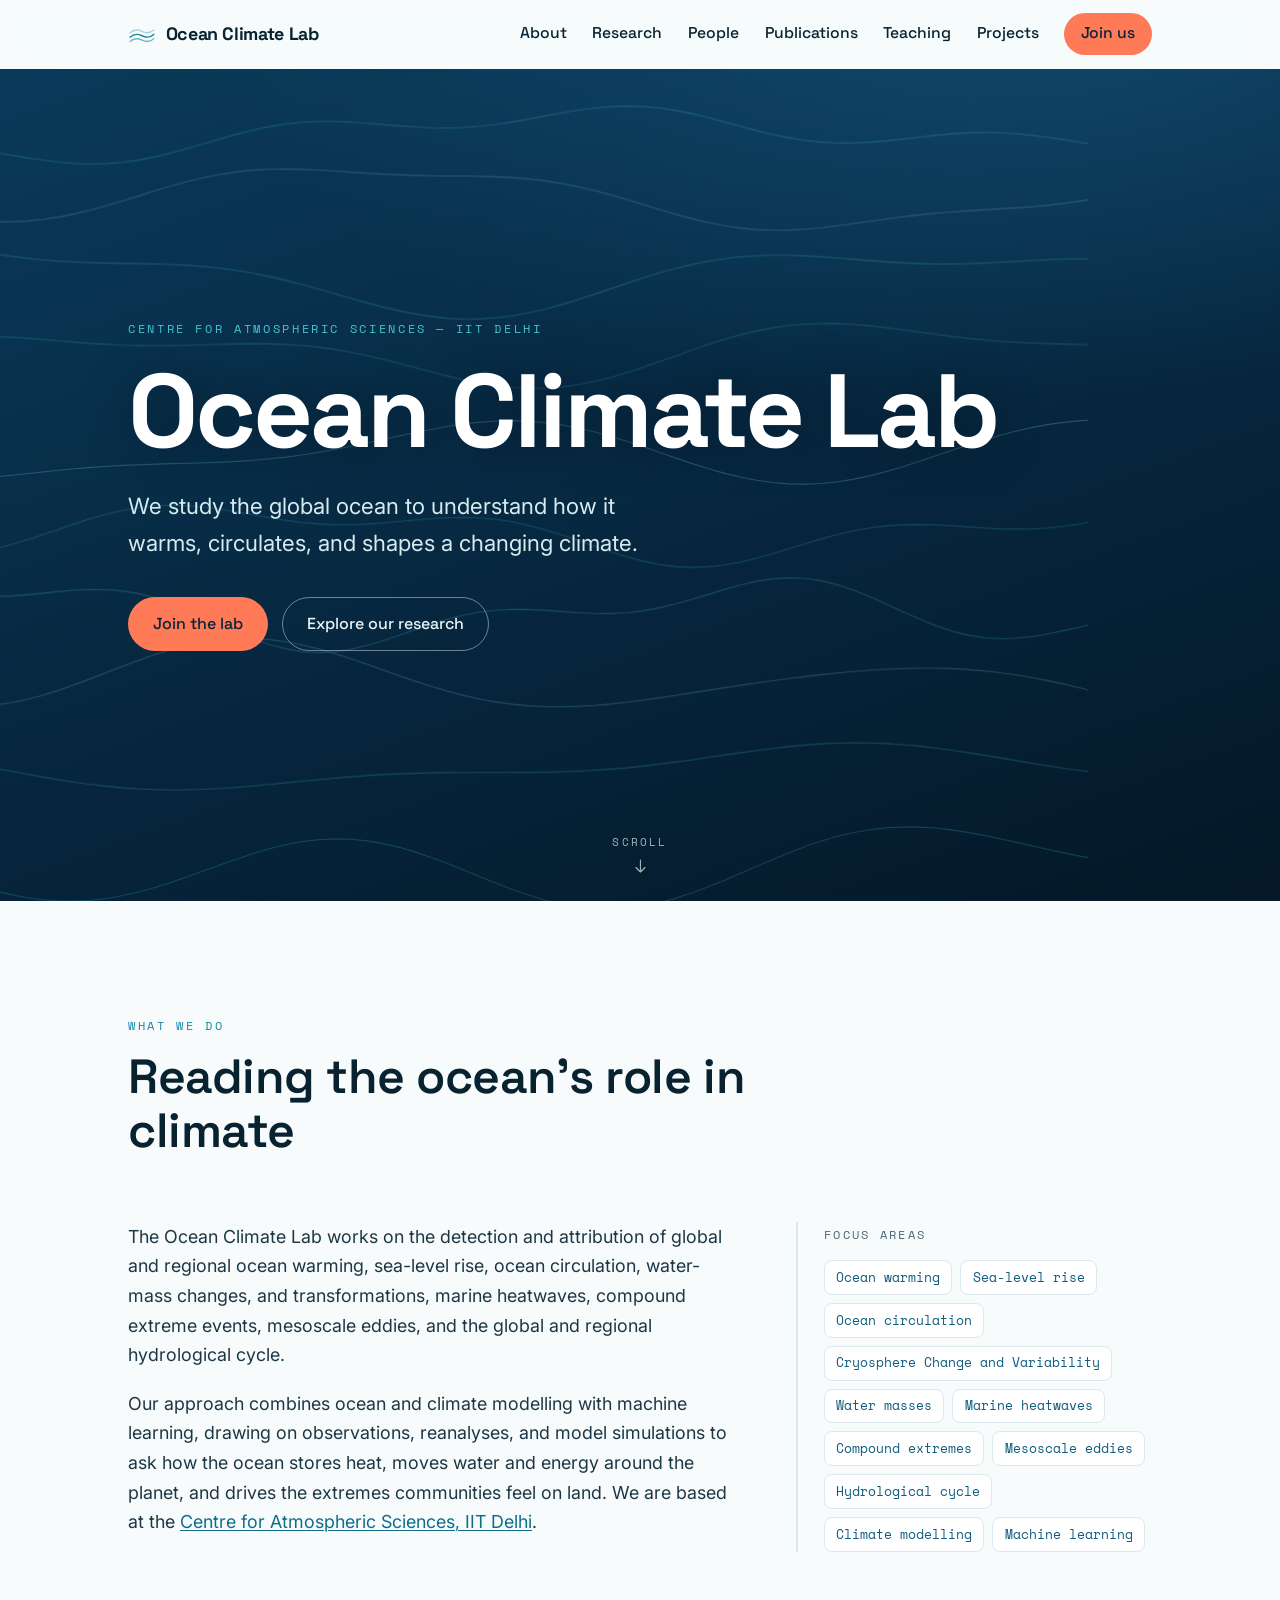
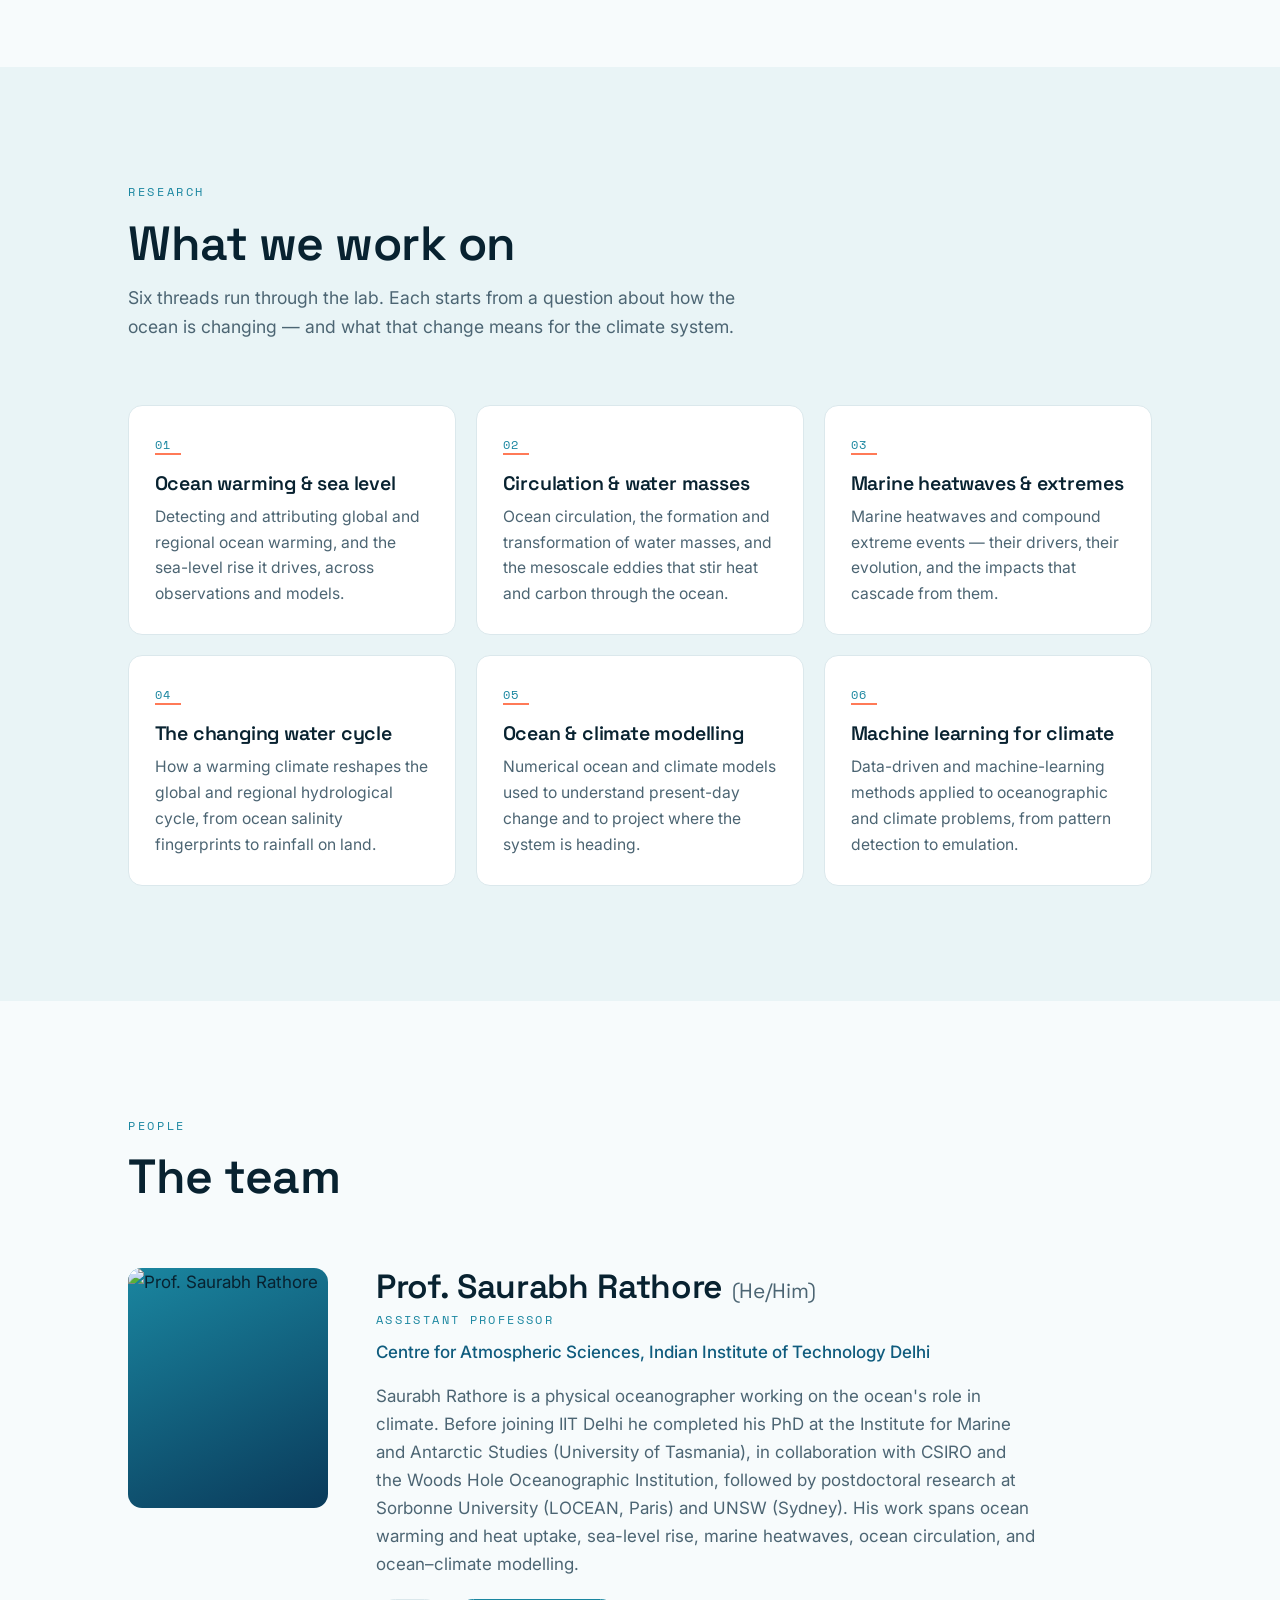
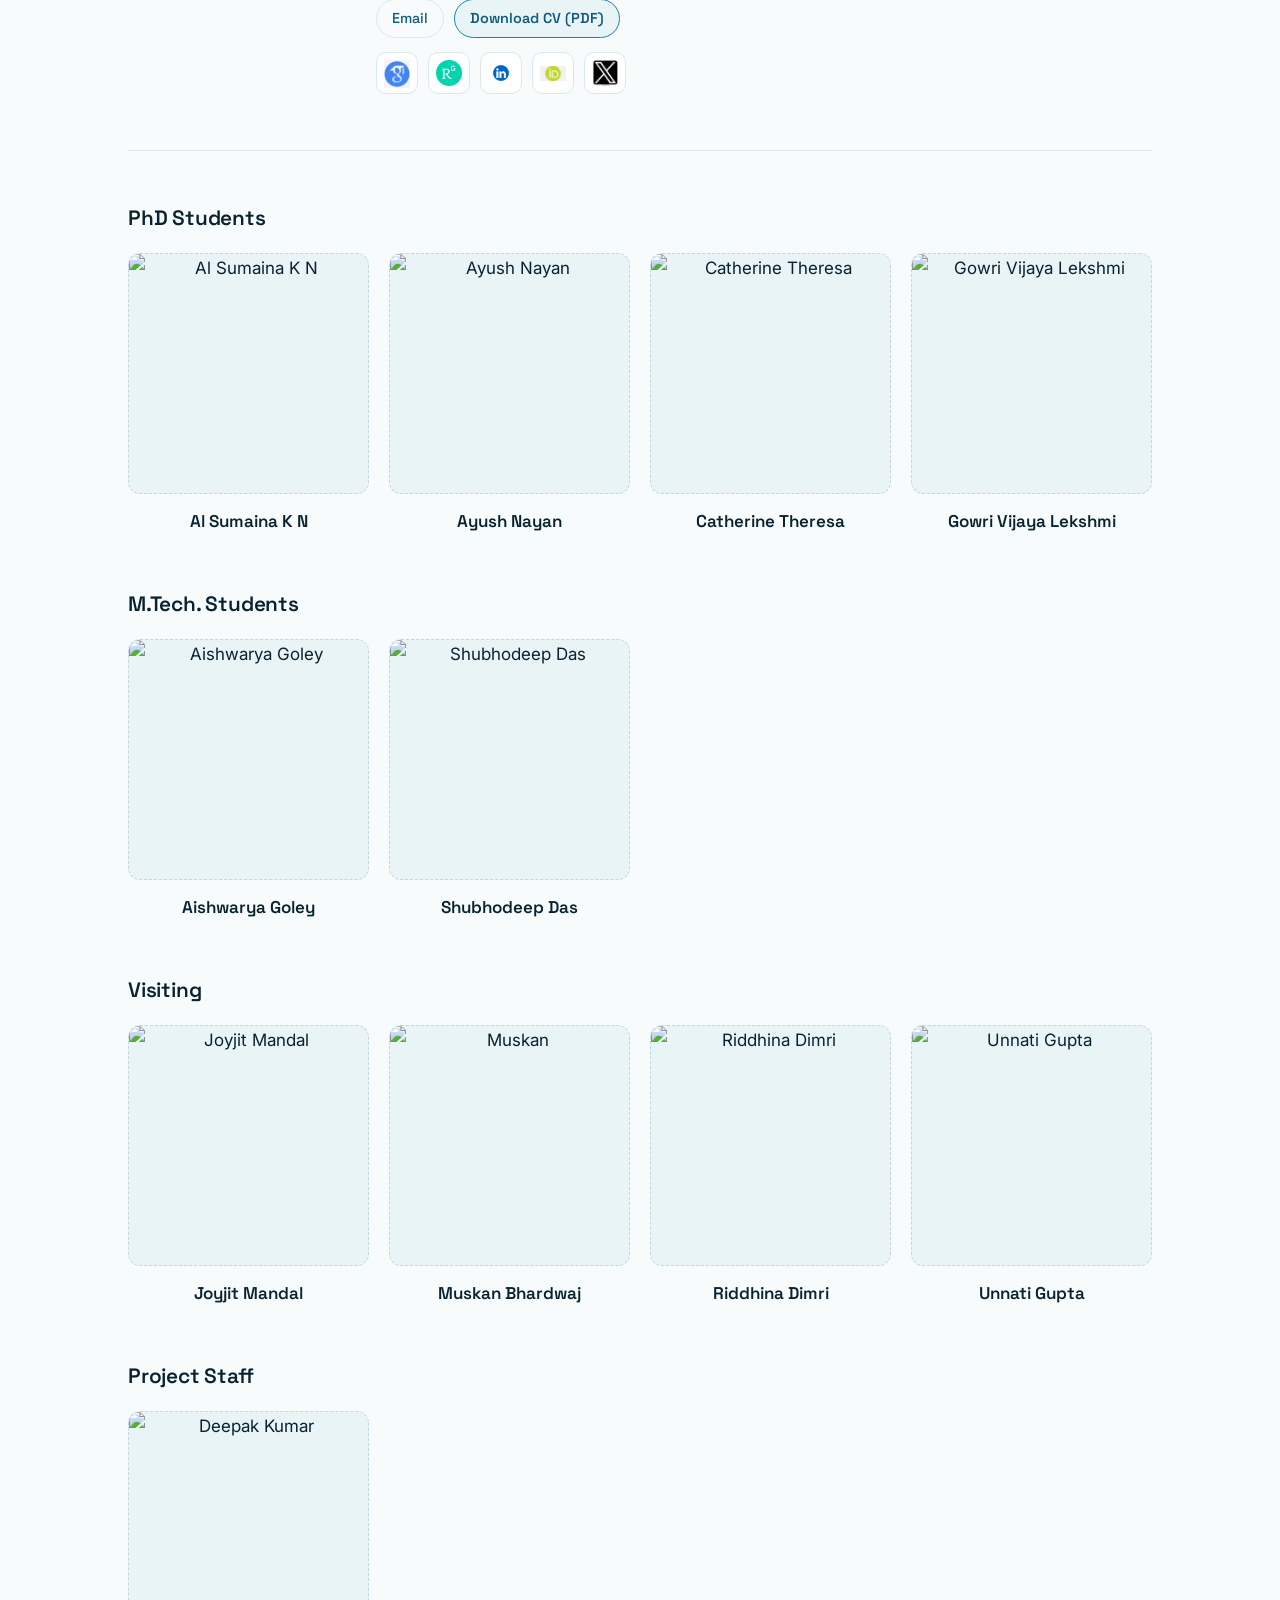
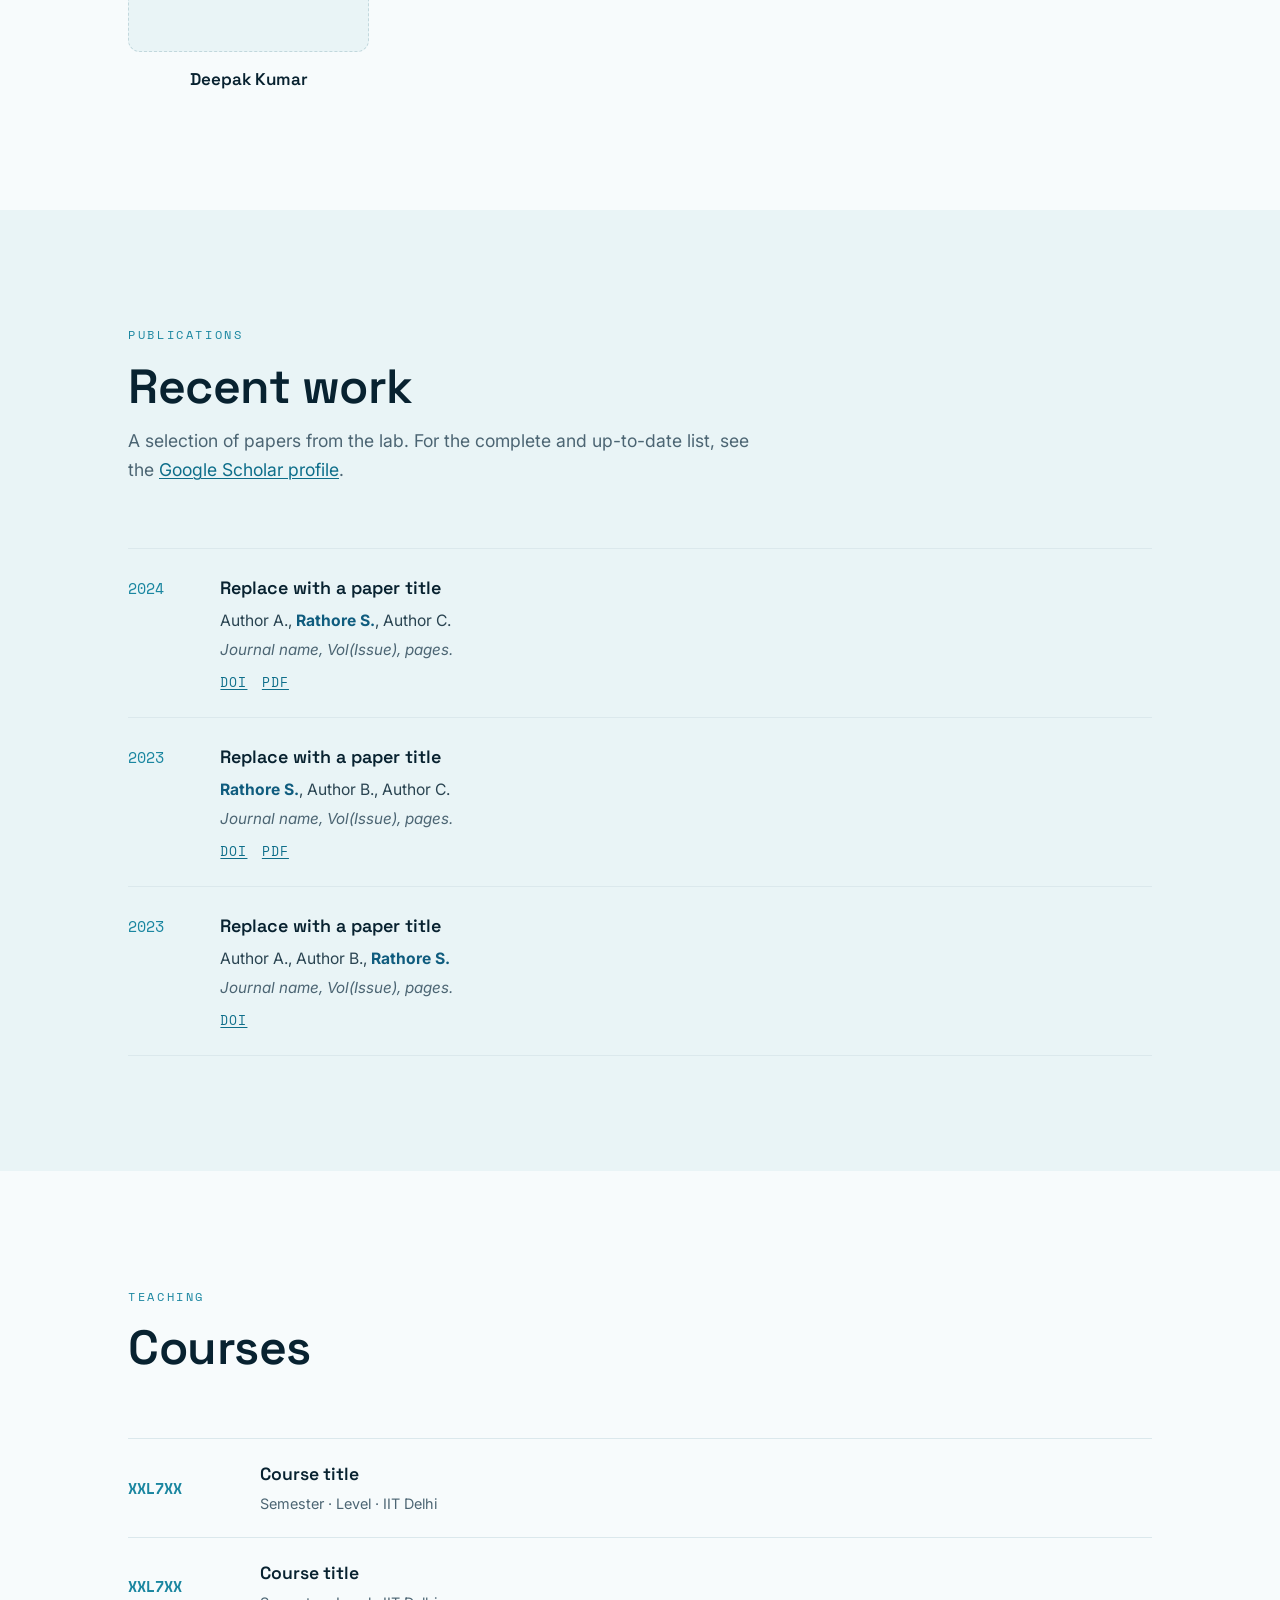
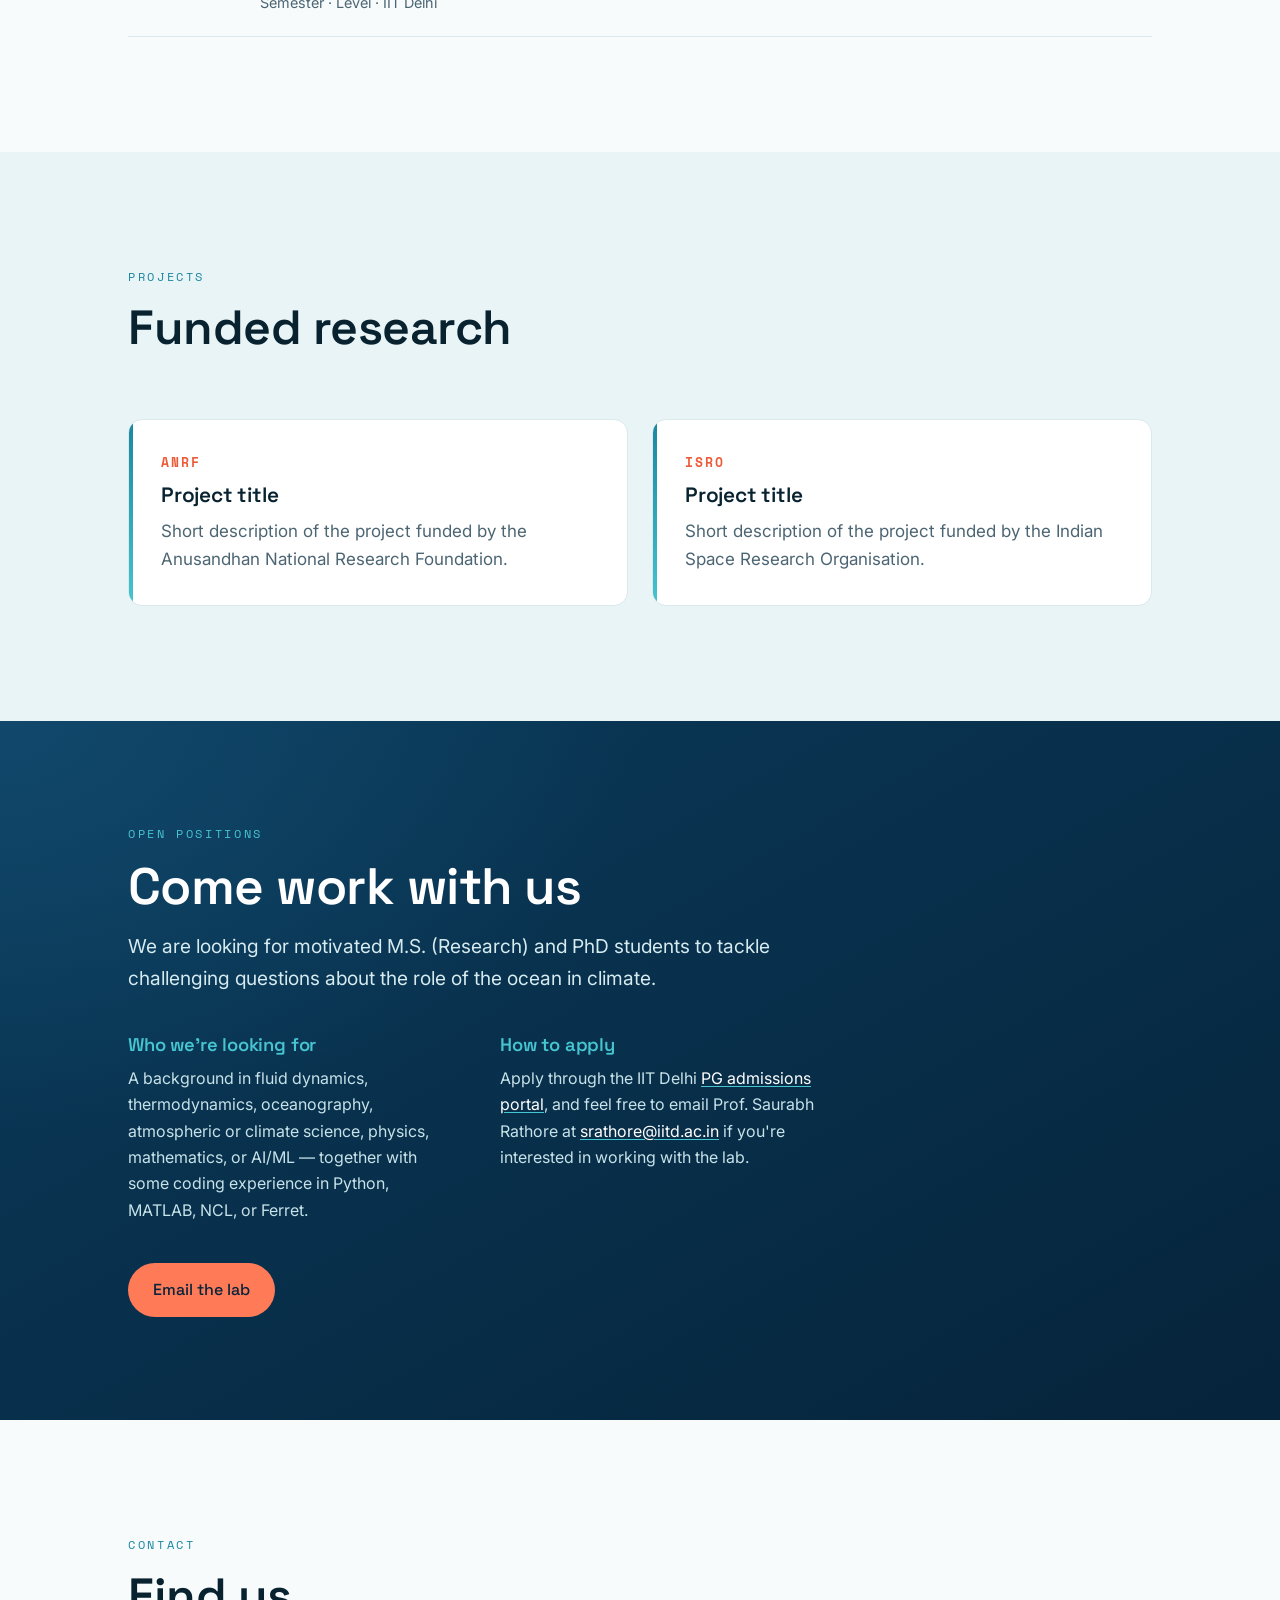
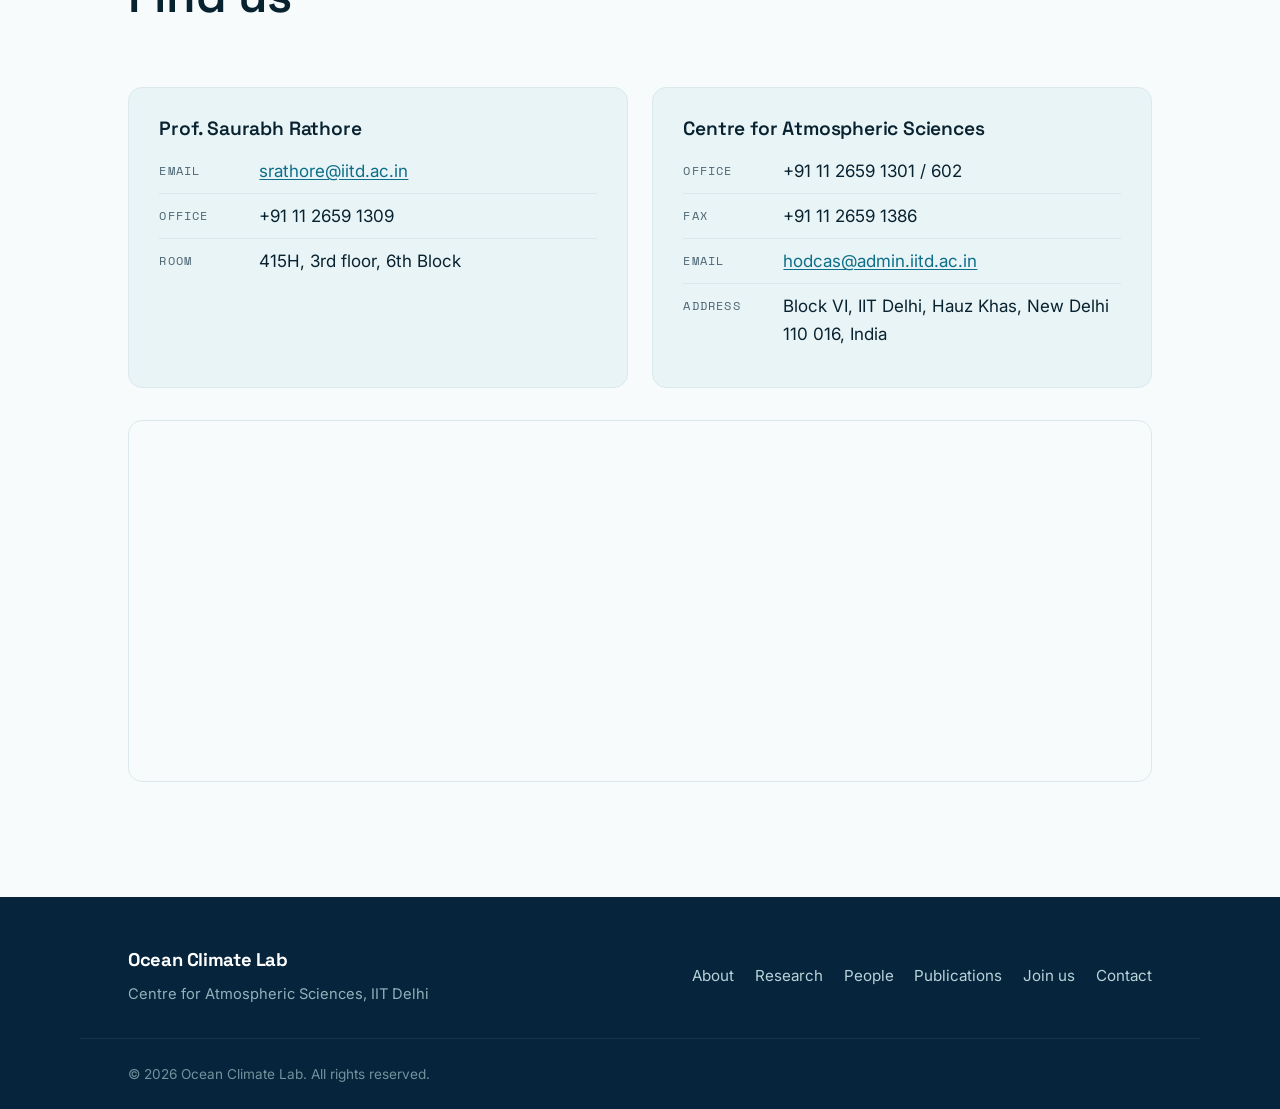
==== index.html @ c15896a3 "Add files via upload" ====
<!DOCTYPE html>
<html lang="en">
<head>
  <meta charset="UTF-8" />
  <meta name="viewport" content="width=device-width, initial-scale=1.0" />
  <title>Ocean Climate Lab — CAS, IIT Delhi</title>
  <meta name="description" content="The Ocean Climate Lab at the Centre for Atmospheric Sciences, IIT Delhi, studies ocean warming, sea-level rise, circulation, marine heatwaves, and the ocean's role in a changing climate." />

  <!-- Social preview -->
  <meta property="og:title" content="Ocean Climate Lab" />
  <meta property="og:description" content="Studying the global ocean and its role in a changing climate." />
  <meta property="og:type" content="website" />

  <!-- Fonts -->
  <link rel="preconnect" href="https://fonts.googleapis.com" />
  <link rel="preconnect" href="https://fonts.gstatic.com" crossorigin />
  <link href="https://fonts.googleapis.com/css2?family=Space+Grotesk:wght@400;500;600;700&family=Inter:wght@400;500;600&family=Space+Mono:wght@400;700&display=swap" rel="stylesheet" />

  <link rel="stylesheet" href="style.css" />
  <script>document.documentElement.classList.add('js');</script>
  <style>
    /* PI social / research profile icons */
    .pi__social{ display:flex; flex-wrap:wrap; gap:10px; margin-top:14px; }
    .pi__social a{ width:42px; height:42px; border-radius:10px; border:1px solid var(--c-line);
      background:#fff; display:grid; place-items:center; padding:7px;
      transition:transform .15s ease, border-color .2s ease, box-shadow .2s ease; }
    .pi__social a:hover{ transform:translateY(-2px); border-color:var(--c-current);
      box-shadow:0 8px 18px -10px rgba(8,34,48,.45); }
    .pi__social img{ width:100%; height:100%; object-fit:contain; display:block; }
    .pill--cv{ background:var(--c-foam); border-color:var(--c-current); color:var(--c-ocean); font-weight:600; }
  </style>
</head>
<body>
  <a class="skip-link" href="#main">Skip to content</a>

  <!-- ============ NAV ============ -->
  <header class="nav" id="nav">
    <div class="nav__inner">
      <a class="brand" href="#home" aria-label="Ocean Climate Lab home">
        <span class="brand__mark" aria-hidden="true">
          <svg viewBox="0 0 32 32" width="28" height="28">
            <path d="M2 20 Q8 14 16 18 T30 16" fill="none" stroke="currentColor" stroke-width="1.6"/>
            <path d="M2 25 Q8 19 16 23 T30 21" fill="none" stroke="currentColor" stroke-width="1.6" opacity="0.6"/>
            <path d="M2 15 Q8 9 16 13 T30 11" fill="none" stroke="currentColor" stroke-width="1.6" opacity="0.35"/>
          </svg>
        </span>
        <span class="brand__text">Ocean Climate Lab</span>
      </a>

      <button class="nav__toggle" id="navToggle" aria-expanded="false" aria-controls="navMenu" aria-label="Open menu">
        <span></span><span></span><span></span>
      </button>

      <nav class="nav__menu" id="navMenu" aria-label="Primary">
        <a href="#about">About</a>
        <a href="#research">Research</a>
        <a href="#people">People</a>
        <a href="#publications">Publications</a>
        <a href="#teaching">Teaching</a>
        <a href="#projects">Projects</a>
        <a href="#join" class="nav__cta">Join us</a>
      </nav>
    </div>
  </header>

  <main id="main">

    <!-- ============ HERO ============ -->
    <section class="hero" id="home">
      <div class="hero-bg" aria-hidden="true">
        <svg class="contours" viewBox="0 0 1440 820" preserveAspectRatio="xMidYMid slice">
          <g class="contour-lines">
            <path d="M 0.0 -50.1 L 16.0 -53.3 L 32.0 -56.5 L 48.0 -59.8 L 64.0 -63.0 L 80.0 -65.9 L 96.0 -68.5 L 112.0 -70.7 L 128.0 -72.4 L 144.0 -73.5 L 160.0 -74.1 L 176.0 -74.0 L 192.0 -73.4 L 208.0 -72.2 L 224.0 -70.5 L 240.0 -68.5 L 256.0 -66.1 L 272.0 -63.6 L 288.0 -61.0 L 304.0 -58.5 L 320.0 -56.1 L 336.0 -53.9 L 352.0 -52.0 L 368.0 -50.4 L 384.0 -49.1 L 400.0 -48.1 L 416.0 -47.4 L 432.0 -46.8 L 448.0 -46.4 L 464.0 -46.1 L 480.0 -45.7 L 496.0 -45.2 L 512.0 -44.5 L 528.0 -43.6 L 544.0 -42.4 L 560.0 -40.9 L 576.0 -39.1 L 592.0 -37.0 L 608.0 -34.7 L 624.0 -32.3 L 640.0 -29.9 L 656.0 -27.5 L 672.0 -25.2 L 688.0 -23.3 L 704.0 -21.7 L 720.0 -20.5 L 736.0 -19.9 L 752.0 -19.9 L 768.0 -20.4 L 784.0 -21.5 L 800.0 -23.2 L 816.0 -25.3 L 832.0 -27.8 L 848.0 -30.6 L 864.0 -33.5 L 880.0 -36.5 L 896.0 -39.5 L 912.0 -42.2 L 928.0 -44.7 L 944.0 -46.8 L 960.0 -48.5 L 976.0 -49.7 L 992.0 -50.4 L 1008.0 -50.7 L 1024.0 -50.6 L 1040.0 -50.1 L 1056.0 -49.4 L 1072.0 -48.5 L 1088.0 -47.5 L 1104.0 -46.5 L 1120.0 -45.6 L 1136.0 -44.8 L 1152.0 -44.3 L 1168.0 -44.0 L 1184.0 -43.9 L 1200.0 -44.0 L 1216.0 -44.4 L 1232.0 -44.8 L 1248.0 -45.3 L 1264.0 -45.7 L 1280.0 -46.0 L 1296.0 -46.0 L 1312.0 -45.7 L 1328.0 -45.1 L 1344.0 -44.0 L 1360.0 -42.4 L 1376.0 -40.4 L 1392.0 -37.9 L 1408.0 -35.1 L 1424.0 -31.9 L 1440.0 -28.5" />
            <path d="M 0.0 74.2 L 16.0 78.2 L 32.0 81.3 L 48.0 83.6 L 64.0 84.8 L 80.0 85.2 L 96.0 84.8 L 112.0 83.8 L 128.0 82.3 L 144.0 80.6 L 160.0 79.1 L 176.0 77.8 L 192.0 76.9 L 208.0 76.7 L 224.0 77.1 L 240.0 78.2 L 256.0 80.0 L 272.0 82.2 L 288.0 84.7 L 304.0 87.3 L 320.0 89.7 L 336.0 91.7 L 352.0 93.1 L 368.0 93.6 L 384.0 93.3 L 400.0 91.9 L 416.0 89.6 L 432.0 86.4 L 448.0 82.5 L 464.0 78.1 L 480.0 73.4 L 496.0 68.7 L 512.0 64.2 L 528.0 60.1 L 544.0 56.8 L 560.0 54.2 L 576.0 52.5 L 592.0 51.7 L 608.0 51.7 L 624.0 52.3 L 640.0 53.4 L 656.0 54.7 L 672.0 56.1 L 688.0 57.2 L 704.0 57.9 L 720.0 58.1 L 736.0 57.6 L 752.0 56.4 L 768.0 54.5 L 784.0 52.1 L 800.0 49.3 L 816.0 46.2 L 832.0 43.3 L 848.0 40.6 L 864.0 38.5 L 880.0 37.1 L 896.0 36.6 L 912.0 37.0 L 928.0 38.5 L 944.0 40.8 L 960.0 44.0 L 976.0 47.8 L 992.0 52.1 L 1008.0 56.4 L 1024.0 60.7 L 1040.0 64.6 L 1056.0 67.9 L 1072.0 70.4 L 1088.0 72.1 L 1104.0 72.9 L 1120.0 72.9 L 1136.0 72.1 L 1152.0 70.8 L 1168.0 69.1 L 1184.0 67.2 L 1200.0 65.4 L 1216.0 63.9 L 1232.0 62.9 L 1248.0 62.5 L 1264.0 62.8 L 1280.0 63.8 L 1296.0 65.4 L 1312.0 67.5 L 1328.0 69.9 L 1344.0 72.4 L 1360.0 74.7 L 1376.0 76.6 L 1392.0 77.8 L 1408.0 78.3 L 1424.0 77.8 L 1440.0 76.3" />
            <path d="M 0.0 131.7 L 16.0 133.8 L 32.0 135.4 L 48.0 136.6 L 64.0 137.4 L 80.0 138.0 L 96.0 138.6 L 112.0 139.1 L 128.0 139.8 L 144.0 140.6 L 160.0 141.7 L 176.0 143.1 L 192.0 144.6 L 208.0 146.2 L 224.0 147.7 L 240.0 149.1 L 256.0 150.2 L 272.0 150.7 L 288.0 150.7 L 304.0 149.9 L 320.0 148.3 L 336.0 146.0 L 352.0 142.8 L 368.0 139.0 L 384.0 134.6 L 400.0 129.8 L 416.0 124.8 L 432.0 119.8 L 448.0 115.1 L 464.0 110.7 L 480.0 106.9 L 496.0 103.8 L 512.0 101.4 L 528.0 99.7 L 544.0 98.8 L 560.0 98.6 L 576.0 98.9 L 592.0 99.6 L 608.0 100.5 L 624.0 101.6 L 640.0 102.7 L 656.0 103.6 L 672.0 104.3 L 688.0 104.8 L 704.0 105.2 L 720.0 105.4 L 736.0 105.5 L 752.0 105.8 L 768.0 106.3 L 784.0 107.1 L 800.0 108.4 L 816.0 110.3 L 832.0 112.8 L 848.0 116.0 L 864.0 119.7 L 880.0 124.0 L 896.0 128.6 L 912.0 133.5 L 928.0 138.4 L 944.0 143.1 L 960.0 147.5 L 976.0 151.3 L 992.0 154.5 L 1008.0 156.8 L 1024.0 158.3 L 1040.0 158.9 L 1056.0 158.8 L 1072.0 157.9 L 1088.0 156.4 L 1104.0 154.5 L 1120.0 152.3 L 1136.0 150.0 L 1152.0 147.8 L 1168.0 145.6 L 1184.0 143.8 L 1200.0 142.2 L 1216.0 140.9 L 1232.0 139.8 L 1248.0 138.8 L 1264.0 137.9 L 1280.0 136.9 L 1296.0 135.7 L 1312.0 134.2 L 1328.0 132.3 L 1344.0 130.0 L 1360.0 127.1 L 1376.0 123.9 L 1392.0 120.3 L 1408.0 116.5 L 1424.0 112.6 L 1440.0 108.9" />
            <path d="M 0.0 189.7 L 16.0 184.2 L 32.0 179.2 L 48.0 174.8 L 64.0 171.0 L 80.0 168.0 L 96.0 165.9 L 112.0 164.6 L 128.0 164.1 L 144.0 164.4 L 160.0 165.4 L 176.0 167.0 L 192.0 169.0 L 208.0 171.5 L 224.0 174.1 L 240.0 176.9 L 256.0 179.6 L 272.0 182.1 L 288.0 184.4 L 304.0 186.4 L 320.0 188.0 L 336.0 189.3 L 352.0 190.2 L 368.0 190.8 L 384.0 191.3 L 400.0 191.6 L 416.0 191.8 L 432.0 192.2 L 448.0 192.7 L 464.0 193.5 L 480.0 194.8 L 496.0 196.4 L 512.0 198.6 L 528.0 201.3 L 544.0 204.6 L 560.0 208.3 L 576.0 212.4 L 592.0 216.8 L 608.0 221.3 L 624.0 226.0 L 640.0 230.5 L 656.0 234.7 L 672.0 238.4 L 688.0 241.6 L 704.0 244.1 L 720.0 245.8 L 736.0 246.6 L 752.0 246.4 L 768.0 245.2 L 784.0 243.2 L 800.0 240.3 L 816.0 236.5 L 832.0 232.2 L 848.0 227.3 L 864.0 222.1 L 880.0 216.7 L 896.0 211.3 L 912.0 206.0 L 928.0 201.1 L 944.0 196.7 L 960.0 192.8 L 976.0 189.5 L 992.0 187.0 L 1008.0 185.2 L 1024.0 184.0 L 1040.0 183.5 L 1056.0 183.6 L 1072.0 184.2 L 1088.0 185.2 L 1104.0 186.3 L 1120.0 187.6 L 1136.0 188.9 L 1152.0 190.1 L 1168.0 191.1 L 1184.0 191.8 L 1200.0 192.2 L 1216.0 192.2 L 1232.0 191.9 L 1248.0 191.3 L 1264.0 190.5 L 1280.0 189.6 L 1296.0 188.7 L 1312.0 187.9 L 1328.0 187.3 L 1344.0 187.1 L 1360.0 187.3 L 1376.0 188.1 L 1392.0 189.5 L 1408.0 191.6 L 1424.0 194.3 L 1440.0 197.8" />
            <path d="M 0.0 326.6 L 16.0 323.9 L 32.0 320.3 L 48.0 316.0 L 64.0 311.0 L 80.0 305.5 L 96.0 299.8 L 112.0 294.0 L 128.0 288.3 L 144.0 283.0 L 160.0 278.1 L 176.0 273.8 L 192.0 270.2 L 208.0 267.4 L 224.0 265.4 L 240.0 264.1 L 256.0 263.6 L 272.0 263.6 L 288.0 264.2 L 304.0 265.2 L 320.0 266.5 L 336.0 267.8 L 352.0 269.2 L 368.0 270.4 L 384.0 271.4 L 400.0 272.2 L 416.0 272.6 L 432.0 272.8 L 448.0 272.6 L 464.0 272.3 L 480.0 271.8 L 496.0 271.3 L 512.0 270.9 L 528.0 270.7 L 544.0 270.9 L 560.0 271.4 L 576.0 272.5 L 592.0 274.1 L 608.0 276.3 L 624.0 279.1 L 640.0 282.4 L 656.0 286.1 L 672.0 290.2 L 688.0 294.4 L 704.0 298.6 L 720.0 302.7 L 736.0 306.4 L 752.0 309.6 L 768.0 312.2 L 784.0 313.9 L 800.0 314.7 L 816.0 314.5 L 832.0 313.3 L 848.0 311.2 L 864.0 308.0 L 880.0 304.1 L 896.0 299.4 L 912.0 294.2 L 928.0 288.6 L 944.0 282.8 L 960.0 277.1 L 976.0 271.6 L 992.0 266.5 L 1008.0 262.0 L 1024.0 258.1 L 1040.0 255.1 L 1056.0 252.8 L 1072.0 251.4 L 1088.0 250.8 L 1104.0 251.0 L 1120.0 251.8 L 1136.0 253.2 L 1152.0 255.0 L 1168.0 257.0 L 1184.0 259.2 L 1200.0 261.4 L 1216.0 263.5 L 1232.0 265.4 L 1248.0 267.0 L 1264.0 268.3 L 1280.0 269.3 L 1296.0 270.1 L 1312.0 270.7 L 1328.0 271.1 L 1344.0 271.5 L 1360.0 272.1 L 1376.0 272.8 L 1392.0 273.9 L 1408.0 275.4 L 1424.0 277.4 L 1440.0 279.9" />
            <path d="M 0.0 353.4 L 16.0 359.0 L 32.0 364.9 L 48.0 370.9 L 64.0 376.7 L 80.0 382.3 L 96.0 387.4 L 112.0 392.1 L 128.0 396.1 L 144.0 399.4 L 160.0 402.0 L 176.0 403.8 L 192.0 404.9 L 208.0 405.4 L 224.0 405.3 L 240.0 404.6 L 256.0 403.5 L 272.0 402.1 L 288.0 400.6 L 304.0 398.9 L 320.0 397.2 L 336.0 395.5 L 352.0 394.0 L 368.0 392.7 L 384.0 391.6 L 400.0 390.7 L 416.0 390.0 L 432.0 389.5 L 448.0 389.0 L 464.0 388.6 L 480.0 388.1 L 496.0 387.5 L 512.0 386.7 L 528.0 385.6 L 544.0 384.2 L 560.0 382.5 L 576.0 380.4 L 592.0 377.9 L 608.0 375.1 L 624.0 371.9 L 640.0 368.6 L 656.0 365.1 L 672.0 361.6 L 688.0 358.1 L 704.0 355.0 L 720.0 352.1 L 736.0 349.8 L 752.0 348.0 L 768.0 346.9 L 784.0 346.6 L 800.0 347.2 L 816.0 348.5 L 832.0 350.8 L 848.0 353.8 L 864.0 357.6 L 880.0 362.0 L 896.0 366.9 L 912.0 372.2 L 928.0 377.7 L 944.0 383.3 L 960.0 388.7 L 976.0 393.7 L 992.0 398.3 L 1008.0 402.2 L 1024.0 405.4 L 1040.0 407.6 L 1056.0 408.9 L 1072.0 409.2 L 1088.0 408.5 L 1104.0 406.8 L 1120.0 404.2 L 1136.0 400.8 L 1152.0 396.7 L 1168.0 392.0 L 1184.0 386.9 L 1200.0 381.5 L 1216.0 376.1 L 1232.0 370.7 L 1248.0 365.7 L 1264.0 361.0 L 1280.0 356.8 L 1296.0 353.2 L 1312.0 350.3 L 1328.0 348.1 L 1344.0 346.6 L 1360.0 345.8 L 1376.0 345.6 L 1392.0 346.1 L 1408.0 347.1 L 1424.0 348.4 L 1440.0 350.1" />
            <path d="M 0.0 448.5 L 16.0 447.6 L 32.0 447.3 L 48.0 447.7 L 64.0 448.9 L 80.0 450.9 L 96.0 453.7 L 112.0 457.0 L 128.0 460.8 L 144.0 464.8 L 160.0 468.7 L 176.0 472.1 L 192.0 474.9 L 208.0 476.8 L 224.0 477.6 L 240.0 477.3 L 256.0 475.7 L 272.0 473.0 L 288.0 469.2 L 304.0 464.5 L 320.0 459.3 L 336.0 453.8 L 352.0 448.3 L 368.0 443.1 L 384.0 438.5 L 400.0 434.8 L 416.0 432.1 L 432.0 430.4 L 448.0 429.9 L 464.0 430.4 L 480.0 431.9 L 496.0 434.0 L 512.0 436.6 L 528.0 439.5 L 544.0 442.3 L 560.0 444.9 L 576.0 446.9 L 592.0 448.3 L 608.0 449.1 L 624.0 449.1 L 640.0 448.5 L 656.0 447.4 L 672.0 446.0 L 688.0 444.5 L 704.0 443.2 L 720.0 442.2 L 736.0 442.0 L 752.0 442.5 L 768.0 444.0 L 784.0 446.5 L 800.0 450.0 L 816.0 454.3 L 832.0 459.3 L 848.0 464.7 L 864.0 470.3 L 880.0 475.7 L 896.0 480.7 L 912.0 485.0 L 928.0 488.3 L 944.0 490.4 L 960.0 491.2 L 976.0 490.7 L 992.0 488.9 L 1008.0 486.1 L 1024.0 482.2 L 1040.0 477.8 L 1056.0 472.9 L 1072.0 467.9 L 1088.0 463.1 L 1104.0 458.8 L 1120.0 455.1 L 1136.0 452.3 L 1152.0 450.3 L 1168.0 449.3 L 1184.0 449.0 L 1200.0 449.4 L 1216.0 450.2 L 1232.0 451.3 L 1248.0 452.4 L 1264.0 453.2 L 1280.0 453.5 L 1296.0 453.3 L 1312.0 452.3 L 1328.0 450.6 L 1344.0 448.2 L 1360.0 445.1 L 1376.0 441.7 L 1392.0 438.2 L 1408.0 434.7 L 1424.0 431.5 L 1440.0 429.0" />
            <path d="M 0.0 539.4 L 16.0 531.6 L 32.0 524.0 L 48.0 517.0 L 64.0 510.9 L 80.0 506.1 L 96.0 502.8 L 112.0 501.1 L 128.0 500.9 L 144.0 502.0 L 160.0 504.2 L 176.0 507.0 L 192.0 510.2 L 208.0 513.4 L 224.0 516.2 L 240.0 518.3 L 256.0 519.6 L 272.0 519.9 L 288.0 519.5 L 304.0 518.3 L 320.0 516.8 L 336.0 515.1 L 352.0 513.7 L 368.0 513.0 L 384.0 513.2 L 400.0 514.6 L 416.0 517.3 L 432.0 521.3 L 448.0 526.7 L 464.0 533.0 L 480.0 540.1 L 496.0 547.5 L 512.0 554.8 L 528.0 561.5 L 544.0 567.1 L 560.0 571.5 L 576.0 574.2 L 592.0 575.2 L 608.0 574.4 L 624.0 572.0 L 640.0 568.2 L 656.0 563.4 L 672.0 558.0 L 688.0 552.3 L 704.0 546.9 L 720.0 542.1 L 736.0 538.1 L 752.0 535.2 L 768.0 533.4 L 784.0 532.6 L 800.0 532.8 L 816.0 533.6 L 832.0 534.8 L 848.0 535.9 L 864.0 536.6 L 880.0 536.7 L 896.0 535.9 L 912.0 534.0 L 928.0 531.1 L 944.0 527.3 L 960.0 522.8 L 976.0 518.0 L 992.0 513.1 L 1008.0 508.6 L 1024.0 505.0 L 1040.0 502.5 L 1056.0 501.5 L 1072.0 502.1 L 1088.0 504.5 L 1104.0 508.4 L 1120.0 513.8 L 1136.0 520.2 L 1152.0 527.4 L 1168.0 534.8 L 1184.0 541.9 L 1200.0 548.4 L 1216.0 553.8 L 1232.0 557.9 L 1248.0 560.5 L 1264.0 561.5 L 1280.0 561.0 L 1296.0 559.3 L 1312.0 556.6 L 1328.0 553.3 L 1344.0 549.7 L 1360.0 546.3 L 1376.0 543.4 L 1392.0 541.2 L 1408.0 539.9 L 1424.0 539.5 L 1440.0 539.9" />
            <path d="M 0.0 571.4 L 16.0 572.3 L 32.0 574.2 L 48.0 577.0 L 64.0 580.8 L 80.0 585.2 L 96.0 590.2 L 112.0 595.6 L 128.0 601.2 L 144.0 606.8 L 160.0 612.0 L 176.0 616.8 L 192.0 621.0 L 208.0 624.3 L 224.0 626.6 L 240.0 627.9 L 256.0 628.0 L 272.0 627.0 L 288.0 624.8 L 304.0 621.6 L 320.0 617.4 L 336.0 612.4 L 352.0 606.8 L 368.0 600.8 L 384.0 594.6 L 400.0 588.4 L 416.0 582.4 L 432.0 576.8 L 448.0 571.9 L 464.0 567.7 L 480.0 564.5 L 496.0 562.3 L 512.0 561.2 L 528.0 561.3 L 544.0 562.4 L 560.0 564.5 L 576.0 567.6 L 592.0 571.5 L 608.0 576.1 L 624.0 581.3 L 640.0 586.7 L 656.0 592.4 L 672.0 598.0 L 688.0 603.5 L 704.0 608.6 L 720.0 613.4 L 736.0 617.6 L 752.0 621.1 L 768.0 624.0 L 784.0 626.2 L 800.0 627.7 L 816.0 628.5 L 832.0 628.6 L 848.0 628.2 L 864.0 627.3 L 880.0 625.9 L 896.0 624.1 L 912.0 622.1 L 928.0 619.8 L 944.0 617.4 L 960.0 614.9 L 976.0 612.4 L 992.0 609.9 L 1008.0 607.5 L 1024.0 605.1 L 1040.0 602.9 L 1056.0 600.7 L 1072.0 598.8 L 1088.0 596.9 L 1104.0 595.3 L 1120.0 593.8 L 1136.0 592.6 L 1152.0 591.6 L 1168.0 590.9 L 1184.0 590.6 L 1200.0 590.6 L 1216.0 591.0 L 1232.0 591.9 L 1248.0 593.2 L 1264.0 595.0 L 1280.0 597.2 L 1296.0 599.9 L 1312.0 603.0 L 1328.0 606.5 L 1344.0 610.3 L 1360.0 614.2 L 1376.0 618.3 L 1392.0 622.4 L 1408.0 626.2 L 1424.0 629.8 L 1440.0 633.0" />
            <path d="M 0.0 678.4 L 16.0 677.3 L 32.0 676.3 L 48.0 675.2 L 64.0 674.3 L 80.0 673.6 L 96.0 673.0 L 112.0 672.8 L 128.0 672.8 L 144.0 673.2 L 160.0 674.0 L 176.0 675.2 L 192.0 676.7 L 208.0 678.6 L 224.0 680.8 L 240.0 683.3 L 256.0 686.0 L 272.0 688.9 L 288.0 691.8 L 304.0 694.8 L 320.0 697.6 L 336.0 700.4 L 352.0 702.9 L 368.0 705.1 L 384.0 706.9 L 400.0 708.4 L 416.0 709.5 L 432.0 710.2 L 448.0 710.5 L 464.0 710.3 L 480.0 709.8 L 496.0 709.0 L 512.0 707.9 L 528.0 706.6 L 544.0 705.1 L 560.0 703.5 L 576.0 701.9 L 592.0 700.4 L 608.0 698.9 L 624.0 697.6 L 640.0 696.4 L 656.0 695.4 L 672.0 694.6 L 688.0 694.1 L 704.0 693.7 L 720.0 693.4 L 736.0 693.3 L 752.0 693.3 L 768.0 693.3 L 784.0 693.3 L 800.0 693.2 L 816.0 693.0 L 832.0 692.6 L 848.0 692.0 L 864.0 691.1 L 880.0 690.0 L 896.0 688.7 L 912.0 687.0 L 928.0 685.2 L 944.0 683.1 L 960.0 680.9 L 976.0 678.5 L 992.0 676.2 L 1008.0 673.9 L 1024.0 671.6 L 1040.0 669.6 L 1056.0 667.8 L 1072.0 666.3 L 1088.0 665.1 L 1104.0 664.4 L 1120.0 664.1 L 1136.0 664.2 L 1152.0 664.8 L 1168.0 665.9 L 1184.0 667.3 L 1200.0 669.1 L 1216.0 671.3 L 1232.0 673.7 L 1248.0 676.2 L 1264.0 678.9 L 1280.0 681.6 L 1296.0 684.3 L 1312.0 686.9 L 1328.0 689.3 L 1344.0 691.5 L 1360.0 693.5 L 1376.0 695.1 L 1392.0 696.4 L 1408.0 697.4 L 1424.0 698.1 L 1440.0 698.6" />
            <path d="M 0.0 759.1 L 16.0 758.6 L 32.0 758.5 L 48.0 758.8 L 64.0 759.5 L 80.0 760.8 L 96.0 762.7 L 112.0 765.2 L 128.0 768.2 L 144.0 771.9 L 160.0 776.0 L 176.0 780.6 L 192.0 785.4 L 208.0 790.5 L 224.0 795.6 L 240.0 800.6 L 256.0 805.4 L 272.0 809.7 L 288.0 813.4 L 304.0 816.4 L 320.0 818.6 L 336.0 819.8 L 352.0 820.0 L 368.0 819.2 L 384.0 817.4 L 400.0 814.5 L 416.0 810.8 L 432.0 806.4 L 448.0 801.3 L 464.0 795.7 L 480.0 789.9 L 496.0 784.1 L 512.0 778.4 L 528.0 773.1 L 544.0 768.4 L 560.0 764.4 L 576.0 761.4 L 592.0 759.5 L 608.0 758.7 L 624.0 759.0 L 640.0 760.6 L 656.0 763.3 L 672.0 767.0 L 688.0 771.7 L 704.0 777.2 L 720.0 783.2 L 736.0 789.6 L 752.0 796.2 L 768.0 802.6 L 784.0 808.8 L 800.0 814.3 L 816.0 819.1 L 832.0 823.0 L 848.0 825.8 L 864.0 827.4 L 880.0 827.8 L 896.0 827.0 L 912.0 824.9 L 928.0 821.6 L 944.0 817.3 L 960.0 812.0 L 976.0 806.1 L 992.0 799.6 L 1008.0 792.7 L 1024.0 785.8 L 1040.0 778.9 L 1056.0 772.3 L 1072.0 766.2 L 1088.0 760.8 L 1104.0 756.1 L 1120.0 752.4 L 1136.0 749.6 L 1152.0 747.8 L 1168.0 746.9 L 1184.0 747.1 L 1200.0 748.0 L 1216.0 749.8 L 1232.0 752.3 L 1248.0 755.2 L 1264.0 758.5 L 1280.0 762.1 L 1296.0 765.7 L 1312.0 769.3 L 1328.0 772.7 L 1344.0 775.9 L 1360.0 778.6 L 1376.0 780.9 L 1392.0 782.8 L 1408.0 784.2 L 1424.0 785.1 L 1440.0 785.5" />
            <path d="M 0.0 862.4 L 16.0 861.0 L 32.0 859.7 L 48.0 858.6 L 64.0 857.9 L 80.0 857.5 L 96.0 857.4 L 112.0 857.6 L 128.0 858.0 L 144.0 858.5 L 160.0 859.1 L 176.0 859.7 L 192.0 860.2 L 208.0 860.3 L 224.0 860.2 L 240.0 859.6 L 256.0 858.5 L 272.0 857.0 L 288.0 854.9 L 304.0 852.4 L 320.0 849.4 L 336.0 846.1 L 352.0 842.6 L 368.0 839.0 L 384.0 835.3 L 400.0 831.9 L 416.0 828.7 L 432.0 825.9 L 448.0 823.6 L 464.0 821.9 L 480.0 820.9 L 496.0 820.5 L 512.0 820.8 L 528.0 821.8 L 544.0 823.3 L 560.0 825.3 L 576.0 827.7 L 592.0 830.4 L 608.0 833.2 L 624.0 836.0 L 640.0 838.7 L 656.0 841.2 L 672.0 843.4 L 688.0 845.3 L 704.0 846.7 L 720.0 847.8 L 736.0 848.6 L 752.0 849.0 L 768.0 849.1 L 784.0 849.1 L 800.0 849.0 L 816.0 848.9 L 832.0 848.9 L 848.0 849.2 L 864.0 849.7 L 880.0 850.5 L 896.0 851.8 L 912.0 853.3 L 928.0 855.3 L 944.0 857.5 L 960.0 859.9 L 976.0 862.4 L 992.0 865.0 L 1008.0 867.5 L 1024.0 869.7 L 1040.0 871.6 L 1056.0 873.0 L 1072.0 873.9 L 1088.0 874.3 L 1104.0 873.9 L 1120.0 873.0 L 1136.0 871.4 L 1152.0 869.3 L 1168.0 866.6 L 1184.0 863.6 L 1200.0 860.3 L 1216.0 856.8 L 1232.0 853.3 L 1248.0 850.0 L 1264.0 846.8 L 1280.0 844.0 L 1296.0 841.7 L 1312.0 839.8 L 1328.0 838.3 L 1344.0 837.5 L 1360.0 837.0 L 1376.0 837.0 L 1392.0 837.4 L 1408.0 838.0 L 1424.0 838.8 L 1440.0 839.7" />
          </g>
        </svg>
      </div>

      <div class="hero__content">
        <p class="eyebrow eyebrow--light">Centre for Atmospheric Sciences — IIT Delhi</p>
        <h1 class="hero__title">Ocean Climate Lab</h1>
        <p class="hero__lede">
          We study the global ocean to understand how it warms, circulates, and shapes a changing climate.
        </p>
        <div class="hero__actions">
          <a class="btn btn--primary" href="#join">Join the lab</a>
          <a class="btn btn--ghost" href="#research">Explore our research</a>
        </div>
      </div>

      <a class="hero__scroll" href="#about" aria-label="Scroll to about">
        <span>Scroll</span>
        <svg viewBox="0 0 24 24" width="18" height="18"><path d="M12 4v16M6 14l6 6 6-6" fill="none" stroke="currentColor" stroke-width="1.5" stroke-linecap="round" stroke-linejoin="round"/></svg>
      </a>
    </section>

    <!-- ============ ABOUT ============ -->
    <section class="section" id="about">
      <div class="container">
        <div class="section__head reveal">
          <p class="eyebrow">What we do</p>
          <h2 class="section__title">Reading the ocean's role in climate</h2>
        </div>

        <div class="about__grid">
          <div class="about__lead reveal">
            <p>
              The Ocean Climate Lab works on the detection and attribution of global and regional
              ocean warming, sea-level rise, ocean circulation, water-mass changes, and
              transformations, marine heatwaves, compound extreme events, mesoscale eddies, and the
              global and regional hydrological cycle.
            </p>
            <p>
              Our approach combines ocean and climate modelling with machine learning, drawing on
              observations, reanalyses, and model simulations to ask how the ocean stores heat,
              moves water and energy around the planet, and drives the extremes communities feel on
              land. We are based at the <a href="https://cas.iitd.ac.in/" target="_blank" rel="noopener">Centre for Atmospheric Sciences, IIT Delhi</a>.
            </p>
          </div>

          <aside class="about__focus reveal" aria-label="Research focus areas">
            <p class="about__focus-label">Focus areas</p>
            <ul class="taglist">
              <li>Ocean warming</li>
              <li>Sea-level rise</li>
              <li>Ocean circulation</li>
              <li>Cryosphere Change and Variability</li>
              <li>Water masses</li>
              <li>Marine heatwaves</li>
              <li>Compound extremes</li>
              <li>Mesoscale eddies</li>
              <li>Hydrological cycle</li>
              <li>Climate modelling</li>
              <li>Machine learning</li>
            </ul>
          </aside>
        </div>
      </div>
    </section>

    <!-- ============ RESEARCH ============ -->
    <section class="section section--alt" id="research">
      <div class="container">
        <div class="section__head reveal">
          <p class="eyebrow">Research</p>
          <h2 class="section__title">What we work on</h2>
          <p class="section__intro">
            Six threads run through the lab. Each starts from a question about how the ocean is
            changing — and what that change means for the climate system.
          </p>
        </div>

        <div class="research-grid">
          <article class="rcard reveal">
            <span class="rcard__index" aria-hidden="true">01</span>
            <h3 class="rcard__title">Ocean warming &amp; sea level</h3>
            <p>Detecting and attributing global and regional ocean warming, and the sea-level rise it drives, across observations and models.</p>
          </article>

          <article class="rcard reveal">
            <span class="rcard__index" aria-hidden="true">02</span>
            <h3 class="rcard__title">Circulation &amp; water masses</h3>
            <p>Ocean circulation, the formation and transformation of water masses, and the mesoscale eddies that stir heat and carbon through the ocean.</p>
          </article>

          <article class="rcard reveal">
            <span class="rcard__index" aria-hidden="true">03</span>
            <h3 class="rcard__title">Marine heatwaves &amp; extremes</h3>
            <p>Marine heatwaves and compound extreme events — their drivers, their evolution, and the impacts that cascade from them.</p>
          </article>

          <article class="rcard reveal">
            <span class="rcard__index" aria-hidden="true">04</span>
            <h3 class="rcard__title">The changing water cycle</h3>
            <p>How a warming climate reshapes the global and regional hydrological cycle, from ocean salinity fingerprints to rainfall on land.</p>
          </article>

          <article class="rcard reveal">
            <span class="rcard__index" aria-hidden="true">05</span>
            <h3 class="rcard__title">Ocean &amp; climate modelling</h3>
            <p>Numerical ocean and climate models used to understand present-day change and to project where the system is heading.</p>
          </article>

          <article class="rcard reveal">
            <span class="rcard__index" aria-hidden="true">06</span>
            <h3 class="rcard__title">Machine learning for climate</h3>
            <p>Data-driven and machine-learning methods applied to oceanographic and climate problems, from pattern detection to emulation.</p>
          </article>
        </div>
      </div>
    </section>

    <!-- ============ PEOPLE ============ -->
    <section class="section" id="people">
      <div class="container">
        <div class="section__head reveal">
          <p class="eyebrow">People</p>
          <h2 class="section__title">The team</h2>
        </div>

        <!-- Principal Investigator -->
        <div class="pi reveal">
          <div class="pi__photo">
            <img src="images/Saurabh-Rathore.jpg" alt="Prof. Saurabh Rathore">
          </div>
          <div class="pi__body">
            <h3 class="pi__name">Prof. Saurabh Rathore <span class="pi__pronouns">(He/Him)</span></h3>
            <p class="pi__role">Assistant Professor</p>
            <p class="pi__aff">Centre for Atmospheric Sciences, Indian Institute of Technology Delhi</p>
            <p class="pi__bio">
              Saurabh Rathore is a physical oceanographer working on the ocean's role in climate.
              Before joining IIT Delhi he completed his PhD at the Institute for Marine and Antarctic
              Studies (University of Tasmania), in collaboration with CSIRO and the Woods Hole
              Oceanographic Institution, followed by postdoctoral research at Sorbonne University
              (LOCEAN, Paris) and UNSW (Sydney). His work spans ocean warming and heat uptake,
              sea-level rise, marine heatwaves, ocean circulation, and ocean–climate modelling.
            </p>
            <div class="pi__links">
              <a class="pill" href="mailto:srathore@iitd.ac.in">Email</a>
              <a class="pill pill--cv" href="Mycv/Saurabh-Rathore-CV.pdf" target="_blank" rel="noopener">Download CV (PDF)</a>
            </div>
            <div class="pi__social">
              <a href="https://scholar.google.com/citations?user=Mov2n_oAAAAJ&amp;hl=en" target="_blank" rel="noopener" title="Google Scholar" aria-label="Google Scholar"><img src="logos/google-scholar.png" alt="Google Scholar"></a>
              <a href="https://www.researchgate.net/profile/Saurabh-Rathore-2" target="_blank" rel="noopener" title="ResearchGate" aria-label="ResearchGate"><img src="logos/researchgate.png" alt="ResearchGate"></a>
              <a href="https://www.linkedin.com/in/saurabh-rathore-08287579/" target="_blank" rel="noopener" title="LinkedIn" aria-label="LinkedIn"><img src="logos/linkedin.jpg" alt="LinkedIn"></a>
              <a href="https://orcid.org/0000-0001-6677-6838" target="_blank" rel="noopener" title="ORCID" aria-label="ORCID"><img src="logos/orcid.png" alt="ORCID"></a>
              <a href="https://x.com/Saurabh_climate" target="_blank" rel="noopener" title="X (Twitter)" aria-label="X (Twitter)"><img src="logos/twitter.png" alt="X (Twitter)"></a>
            </div>
          </div>
        </div>

        <!-- ====== PhD students ====== -->
        <div class="people-group reveal">
          <h4 class="people-group__title">PhD Students</h4>
          <div class="member-grid">
            <article class="member">
              <div class="member__photo"><img src="images/Al-Sumaina-KN.png" alt="Al Sumaina K N"></div>
              <p class="member__name">Al Sumaina K N</p>
            </article>
            <article class="member">
              <div class="member__photo"><img src="images/Ayush-Nayan.png" alt="Ayush Nayan"></div>
              <p class="member__name">Ayush Nayan</p>
            </article>
            <article class="member">
              <div class="member__photo"><img src="images/Catherine-Theresa.png" alt="Catherine Theresa"></div>
              <p class="member__name">Catherine Theresa</p>
            </article>
            <article class="member">
              <div class="member__photo"><img src="images/Gowri-Vijaya-Lekshmi.png" alt="Gowri Vijaya Lekshmi"></div>
              <p class="member__name">Gowri Vijaya Lekshmi</p>
            </article>
          </div>
        </div>

        <!-- ====== M.Tech. students ====== -->
        <div class="people-group reveal" style="margin-top: clamp(2.5rem, 5vw, 3.5rem);">
          <h4 class="people-group__title">M.Tech. Students</h4>
          <div class="member-grid">
            <article class="member">
              <div class="member__photo"><img src="images/Aishwarya-Goley.png" alt="Aishwarya Goley"></div>
              <p class="member__name">Aishwarya Goley</p>
            </article>
            <article class="member">
              <div class="member__photo"><img src="images/Shubhodeep-Das.png" alt="Shubhodeep Das"></div>
              <p class="member__name">Shubhodeep Das</p>
            </article>
          </div>
        </div>

        <!-- ====== Visiting ====== -->
        <div class="people-group reveal" style="margin-top: clamp(2.5rem, 5vw, 3.5rem);">
          <h4 class="people-group__title">Visiting</h4>
          <div class="member-grid">
            <article class="member">
              <div class="member__photo"><img src="images/Joyjit-Mandal.png" alt="Joyjit Mandal"></div>
              <p class="member__name">Joyjit Mandal</p>
            </article>
            <article class="member">
              <div class="member__photo"><img src="images/Muskan-Bhardwaj.png" alt="Muskan"></div>
              <p class="member__name">Muskan Bhardwaj</p>
            </article>
            <article class="member">
              <div class="member__photo"><img src="images/Riddhina-Dimri.png" alt="Riddhina Dimri"></div>
              <p class="member__name">Riddhina Dimri</p>
            </article>
            <article class="member">
              <div class="member__photo"><img src="images/Unnati-Gupta.png" alt="Unnati Gupta"></div>
              <p class="member__name">Unnati Gupta</p>
            </article>
          </div>
        </div>

        <!-- ====== Project staff ====== -->
        <div class="people-group reveal" style="margin-top: clamp(2.5rem, 5vw, 3.5rem);">
          <h4 class="people-group__title">Project Staff</h4>
          <div class="member-grid">
            <article class="member">
              <div class="member__photo"><img src="images/Deepak-Kumar.png" alt="Deepak Kumar"></div>
              <p class="member__name">Deepak Kumar</p>
            </article>
          </div>
        </div>
      </div>
    </section>

    <!-- ============ PUBLICATIONS ============ -->
    <section class="section section--alt" id="publications">
      <div class="container">
        <div class="section__head reveal">
          <p class="eyebrow">Publications</p>
          <h2 class="section__title">Recent work</h2>
          <p class="section__intro">
            A selection of papers from the lab. For the complete and up-to-date list, see the
            <!-- TODO: replace # with the PI's Google Scholar profile URL -->
            <a href="#" target="_blank" rel="noopener">Google Scholar profile</a>.
          </p>
        </div>

        <!-- Duplicate a .pub item to add a publication. Newest first. -->
        <ol class="pub-list reveal">
          <li class="pub">
            <span class="pub__year">2024</span>
            <div class="pub__body">
              <p class="pub__title">Replace with a paper title</p>
              <p class="pub__authors">Author A., <strong>Rathore S.</strong>, Author C.</p>
              <p class="pub__venue">Journal name, Vol(Issue), pages.</p>
              <div class="pub__links">
                <a href="#" target="_blank" rel="noopener">DOI</a>
                <a href="#" target="_blank" rel="noopener">PDF</a>
              </div>
            </div>
          </li>

          <li class="pub">
            <span class="pub__year">2023</span>
            <div class="pub__body">
              <p class="pub__title">Replace with a paper title</p>
              <p class="pub__authors"><strong>Rathore S.</strong>, Author B., Author C.</p>
              <p class="pub__venue">Journal name, Vol(Issue), pages.</p>
              <div class="pub__links">
                <a href="#" target="_blank" rel="noopener">DOI</a>
                <a href="#" target="_blank" rel="noopener">PDF</a>
              </div>
            </div>
          </li>

          <li class="pub">
            <span class="pub__year">2023</span>
            <div class="pub__body">
              <p class="pub__title">Replace with a paper title</p>
              <p class="pub__authors">Author A., Author B., <strong>Rathore S.</strong></p>
              <p class="pub__venue">Journal name, Vol(Issue), pages.</p>
              <div class="pub__links">
                <a href="#" target="_blank" rel="noopener">DOI</a>
              </div>
            </div>
          </li>
        </ol>
      </div>
    </section>

    <!-- ============ TEACHING ============ -->
    <section class="section" id="teaching">
      <div class="container">
        <div class="section__head reveal">
          <p class="eyebrow">Teaching</p>
          <h2 class="section__title">Courses</h2>
        </div>

        <!-- Duplicate a .course row to add a course. -->
        <div class="course-list reveal">
          <div class="course">
            <span class="course__code">XXL7XX</span>
            <div class="course__body">
              <p class="course__name">Course title</p>
              <p class="course__meta">Semester · Level · IIT Delhi</p>
            </div>
          </div>
          <div class="course">
            <span class="course__code">XXL7XX</span>
            <div class="course__body">
              <p class="course__name">Course title</p>
              <p class="course__meta">Semester · Level · IIT Delhi</p>
            </div>
          </div>
        </div>
      </div>
    </section>

    <!-- ============ PROJECTS ============ -->
    <section class="section section--alt" id="projects">
      <div class="container">
        <div class="section__head reveal">
          <p class="eyebrow">Projects</p>
          <h2 class="section__title">Funded research</h2>
        </div>

        <div class="project-grid">
          <article class="project reveal">
            <p class="project__funder">ANRF</p>
            <h3 class="project__title">Project title</h3>
            <p class="project__desc">
              <!-- TODO: add a short description of the ANRF-funded project, the questions it
                   tackles, and the timeline. -->
              Short description of the project funded by the Anusandhan National Research Foundation.
            </p>
          </article>

          <article class="project reveal">
            <p class="project__funder">ISRO</p>
            <h3 class="project__title">Project title</h3>
            <p class="project__desc">
              <!-- TODO: add a short description of the ISRO-funded project. -->
              Short description of the project funded by the Indian Space Research Organisation.
            </p>
          </article>
        </div>
      </div>
    </section>

    <!-- ============ JOIN US ============ -->
    <section class="join" id="join">
      <div class="container">
        <div class="join__inner reveal">
          <p class="eyebrow eyebrow--light">Open positions</p>
          <h2 class="join__title">Come work with us</h2>
          <p class="join__lede">
            We are looking for motivated M.S. (Research) and PhD students to tackle challenging
            questions about the role of the ocean in climate.
          </p>

          <div class="join__cols">
            <div class="join__col">
              <h3>Who we're looking for</h3>
              <p>
                A background in fluid dynamics, thermodynamics, oceanography, atmospheric or climate
                science, physics, mathematics, or AI/ML — together with some coding experience in
                Python, MATLAB, NCL, or Ferret.
              </p>
            </div>
            <div class="join__col">
              <h3>How to apply</h3>
              <p>
                Apply through the IIT Delhi
                <a href="https://home.iitd.ac.in/pg-admissions.php" target="_blank" rel="noopener">PG admissions portal</a>,
                and feel free to email Prof. Saurabh Rathore at
                <a href="mailto:srathore@iitd.ac.in">srathore@iitd.ac.in</a>
                if you're interested in working with the lab.
              </p>
            </div>
          </div>

          <a class="btn btn--primary" href="mailto:srathore@iitd.ac.in">Email the lab</a>
        </div>
      </div>
    </section>

    <!-- ============ CONTACT ============ -->
    <section class="section" id="contact">
      <div class="container">
        <div class="section__head reveal">
          <p class="eyebrow">Contact</p>
          <h2 class="section__title">Find us</h2>
        </div>

        <div class="contact-grid">
          <div class="contact-card reveal">
            <h3>Prof. Saurabh Rathore</h3>
            <dl class="contact-dl">
              <div><dt>Email</dt><dd><a href="mailto:srathore@iitd.ac.in">srathore@iitd.ac.in</a></dd></div>
              <div><dt>Office</dt><dd>+91 11 2659 1309</dd></div>
              <div><dt>Room</dt><dd>415H, 3rd floor, 6th Block</dd></div>
            </dl>
          </div>

          <div class="contact-card reveal">
            <h3>Centre for Atmospheric Sciences</h3>
            <dl class="contact-dl">
              <div><dt>Office</dt><dd>+91 11 2659 1301 / 602</dd></div>
              <div><dt>Fax</dt><dd>+91 11 2659 1386</dd></div>
              <div><dt>Email</dt><dd><a href="mailto:hodcas@admin.iitd.ac.in">hodcas@admin.iitd.ac.in</a></dd></div>
              <div><dt>Address</dt><dd>Block VI, IIT Delhi, Hauz Khas, New Delhi 110 016, India</dd></div>
            </dl>
          </div>
        </div>

        <div class="contact-map reveal">
          <iframe
            title="IIT Delhi location map"
            src="https://www.google.com/maps?q=Indian+Institute+of+Technology+Delhi&output=embed"
            loading="lazy"
            referrerpolicy="no-referrer-when-downgrade"></iframe>
        </div>
      </div>
    </section>
  </main>

  <!-- ============ FOOTER ============ -->
  <footer class="footer">
    <div class="container footer__inner">
      <div class="footer__brand">
        <span class="brand__text">Ocean Climate Lab</span>
        <p>Centre for Atmospheric Sciences, IIT Delhi</p>
      </div>
      <nav class="footer__links" aria-label="Footer">
        <a href="#about">About</a>
        <a href="#research">Research</a>
        <a href="#people">People</a>
        <a href="#publications">Publications</a>
        <a href="#join">Join us</a>
        <a href="#contact">Contact</a>
      </nav>
    </div>
    <div class="container footer__legal">
      <p>© <span id="year">2025</span> Ocean Climate Lab. All rights reserved.</p>
    </div>
  </footer>

  <script src="script.js"></script>
</body>
</html>
---- style.css ----
/* =========================================================
   Ocean Climate Lab — stylesheet
   Palette: abyssal navy -> surface teal, warm coral accent
   ========================================================= */

:root {
  /* ocean depth ramp */
  --c-abyss:    #06243B;
  --c-deep:     #0A3A5A;
  --c-ocean:    #0F5C7E;
  --c-current:  #1A86A0;
  --c-surface:  #46C4D0;
  --c-foam:     #E9F4F6;
  --c-mist:     #F7FBFC;

  /* ink + utility */
  --c-ink:      #082230;
  --c-slate:    #4C6573;
  --c-line:     #DBE8EC;
  --c-link:     #0E6E8A;

  /* warm anomaly accent */
  --c-anomaly:   #FF7A57;
  --c-anomaly-d: #ED5C39;

  /* type */
  --font-display: "Space Grotesk", system-ui, sans-serif;
  --font-body:    "Inter", system-ui, sans-serif;
  --font-mono:    "Space Mono", ui-monospace, monospace;

  /* layout */
  --maxw: 1120px;
  --gutter: clamp(1.25rem, 4vw, 3rem);
  --radius: 14px;
  --nav-h: 68px;
}

/* ---------- reset / base ---------- */
*, *::before, *::after { box-sizing: border-box; }
html { scroll-behavior: smooth; scroll-padding-top: var(--nav-h); -webkit-text-size-adjust: 100%; }

body {
  margin: 0;
  font-family: var(--font-body);
  font-size: 1.0625rem;
  line-height: 1.65;
  color: var(--c-ink);
  background: var(--c-mist);
  -webkit-font-smoothing: antialiased;
  text-rendering: optimizeLegibility;
}

img, svg, iframe { display: block; max-width: 100%; }
a { color: var(--c-link); text-decoration-thickness: 1px; text-underline-offset: 2px; }
h1, h2, h3, h4 { font-family: var(--font-display); line-height: 1.12; font-weight: 600; margin: 0; letter-spacing: -0.01em; }

.container { width: 100%; max-width: var(--maxw); margin-inline: auto; padding-inline: var(--gutter); }

.skip-link {
  position: absolute; left: 12px; top: -48px; z-index: 200;
  background: var(--c-abyss); color: #fff; padding: 10px 16px; border-radius: 8px;
  transition: top .2s ease;
}
.skip-link:focus { top: 12px; }

:focus-visible { outline: 3px solid var(--c-anomaly); outline-offset: 2px; border-radius: 4px; }

/* ---------- eyebrow ---------- */
.eyebrow {
  font-family: var(--font-mono);
  font-size: .75rem;
  letter-spacing: .22em;
  text-transform: uppercase;
  color: var(--c-current);
  margin: 0 0 .9rem;
}
.eyebrow--light { color: var(--c-surface); }

/* ---------- buttons ---------- */
.btn {
  display: inline-flex; align-items: center; gap: .5rem;
  font-family: var(--font-display); font-weight: 500; font-size: 1rem;
  padding: .8rem 1.5rem; border-radius: 999px; text-decoration: none;
  border: 1.5px solid transparent; cursor: pointer; transition: transform .15s ease, background .2s ease, border-color .2s ease, color .2s ease;
}
.btn--primary { background: var(--c-anomaly); color: var(--c-abyss); }
.btn--primary:hover { background: var(--c-anomaly-d); color: #fff; transform: translateY(-2px); }
.btn--ghost { background: transparent; color: var(--c-foam); border-color: rgba(233,244,246,.45); }
.btn--ghost:hover { border-color: var(--c-surface); color: #fff; background: rgba(70,196,208,.12); transform: translateY(-2px); }

/* =========================================================
   NAV
   ========================================================= */
.nav {
  position: sticky; top: 0; z-index: 100;
  background: rgba(247,251,252,.82);
  backdrop-filter: saturate(160%) blur(12px);
  -webkit-backdrop-filter: saturate(160%) blur(12px);
  border-bottom: 1px solid transparent;
  transition: border-color .25s ease, background .25s ease;
}
.nav.is-scrolled { border-bottom-color: var(--c-line); }
.nav__inner {
  max-width: var(--maxw); margin-inline: auto; padding-inline: var(--gutter);
  height: var(--nav-h); display: flex; align-items: center; justify-content: space-between; gap: 1rem;
}
.brand { display: inline-flex; align-items: center; gap: .6rem; text-decoration: none; color: var(--c-ocean); }
.brand__mark { color: var(--c-current); display: inline-flex; }
.brand__text { font-family: var(--font-display); font-weight: 700; font-size: 1.12rem; letter-spacing: -.02em; color: var(--c-ink); }

.nav__menu { display: flex; align-items: center; gap: 1.6rem; }
.nav__menu a {
  font-family: var(--font-display); font-size: .98rem; font-weight: 500; color: var(--c-ink);
  text-decoration: none; padding: .25rem 0; position: relative; transition: color .2s ease;
}
.nav__menu a:not(.nav__cta)::after {
  content: ""; position: absolute; left: 0; right: 100%; bottom: -3px; height: 2px;
  background: var(--c-current); transition: right .25s ease;
}
.nav__menu a:not(.nav__cta):hover { color: var(--c-ocean); }
.nav__menu a:not(.nav__cta):hover::after,
.nav__menu a.is-active::after { right: 0; }
.nav__menu a.is-active { color: var(--c-ocean); }

.nav__cta {
  background: var(--c-anomaly); color: var(--c-abyss) !important;
  padding: .5rem 1.05rem !important; border-radius: 999px; transition: background .2s ease, transform .15s ease;
}
.nav__cta:hover { background: var(--c-anomaly-d); color: #fff !important; transform: translateY(-1px); }

.nav__toggle { display: none; background: none; border: 0; cursor: pointer; width: 44px; height: 44px; padding: 10px; }
.nav__toggle span { display: block; height: 2px; background: var(--c-ink); border-radius: 2px; margin: 5px 0; transition: transform .25s ease, opacity .2s ease; }
.nav__toggle[aria-expanded="true"] span:nth-child(1) { transform: translateY(7px) rotate(45deg); }
.nav__toggle[aria-expanded="true"] span:nth-child(2) { opacity: 0; }
.nav__toggle[aria-expanded="true"] span:nth-child(3) { transform: translateY(-7px) rotate(-45deg); }

/* =========================================================
   HERO
   ========================================================= */
.hero {
  position: relative; overflow: hidden;
  min-height: calc(100svh - var(--nav-h));
  display: flex; align-items: center;
  background:
    radial-gradient(120% 90% at 80% -10%, #11486B 0%, rgba(17,72,107,0) 55%),
    linear-gradient(160deg, var(--c-deep) 0%, var(--c-abyss) 62%, #041826 100%);
  color: var(--c-foam);
}
.hero-bg { position: absolute; inset: 0; pointer-events: none; }
.contours { width: 130%; height: 100%; position: absolute; top: 0; left: -15%; }
.contour-lines { fill: none; stroke: var(--c-surface); stroke-width: 1.1; opacity: .26; }
.contour-lines path:nth-child(odd)  { opacity: .9; }
.contour-lines path:nth-child(3n)   { stroke: #7FD8E0; }

.hero__content { position: relative; z-index: 2; max-width: var(--maxw); margin-inline: auto; padding-inline: var(--gutter); width: 100%; }
.hero__title {
  font-size: clamp(3rem, 9vw, 6.5rem); font-weight: 700; letter-spacing: -.03em;
  margin: 0 0 1.2rem; color: #fff;
  text-shadow: 0 2px 40px rgba(4,24,38,.5);
}
.hero__lede { font-size: clamp(1.1rem, 2.2vw, 1.4rem); max-width: 40ch; color: #D6EBEF; margin: 0 0 2.2rem; }
.hero__actions { display: flex; flex-wrap: wrap; gap: .9rem; }

.hero__scroll {
  position: absolute; bottom: 1.6rem; left: 50%; transform: translateX(-50%);
  z-index: 2; display: inline-flex; flex-direction: column; align-items: center; gap: .35rem;
  color: rgba(233,244,246,.7); text-decoration: none; font-family: var(--font-mono);
  font-size: .68rem; letter-spacing: .2em; text-transform: uppercase;
}
.hero__scroll svg { animation: bob 1.8s ease-in-out infinite; }

/* =========================================================
   SECTIONS (shared)
   ========================================================= */
.section { padding-block: clamp(4rem, 9vw, 7.5rem); }
.section--alt { background: var(--c-foam); }

.section__head { max-width: 62ch; margin-bottom: clamp(2.5rem, 5vw, 4rem); }
.section__title { font-size: clamp(1.9rem, 4.4vw, 3rem); color: var(--c-ink); margin-bottom: .8rem; }
.section__intro { color: var(--c-slate); font-size: 1.1rem; max-width: 58ch; margin: 0; }

/* ---------- about ---------- */
.about__grid { display: grid; grid-template-columns: 1.7fr 1fr; gap: clamp(2rem, 5vw, 4.5rem); align-items: start; }
.about__lead p { margin: 0 0 1.2rem; font-size: 1.12rem; color: #1d3744; }
.about__lead p:last-child { margin-bottom: 0; }

.about__focus { border-left: 2px solid var(--c-line); padding-left: 1.6rem; }
.about__focus-label { font-family: var(--font-mono); font-size: .72rem; letter-spacing: .2em; text-transform: uppercase; color: var(--c-slate); margin: .2rem 0 1rem; }
.taglist { list-style: none; margin: 0; padding: 0; display: flex; flex-wrap: wrap; gap: .5rem; }
.taglist li {
  font-family: var(--font-mono); font-size: .82rem; color: var(--c-ocean);
  background: #fff; border: 1px solid var(--c-line); padding: .35rem .7rem; border-radius: 8px;
}

/* ---------- research grid ---------- */
.research-grid { display: grid; grid-template-columns: repeat(3, 1fr); gap: 1.25rem; }
.rcard {
  position: relative; background: var(--c-mist); border: 1px solid var(--c-line);
  border-radius: var(--radius); padding: 1.8rem 1.6rem 1.7rem;
  transition: transform .2s ease, box-shadow .2s ease, border-color .2s ease;
}
.section--alt .rcard { background: #fff; }
.rcard:hover { transform: translateY(-4px); box-shadow: 0 18px 40px -22px rgba(8,34,48,.4); border-color: #BFE0E6; }
.rcard__index {
  font-family: var(--font-mono); font-size: .78rem; color: var(--c-current);
  letter-spacing: .1em; display: block; margin-bottom: 1.1rem;
}
.rcard::before { content: ""; position: absolute; left: 1.6rem; top: 2.9rem; width: 26px; height: 2px; background: var(--c-anomaly); }
.rcard__title { font-size: 1.22rem; margin-bottom: .55rem; color: var(--c-ink); }
.rcard p { margin: 0; color: var(--c-slate); font-size: .98rem; }

/* ---------- people ---------- */
.pi {
  display: grid; grid-template-columns: 200px 1fr; gap: clamp(1.5rem, 4vw, 3rem);
  align-items: start; padding-bottom: clamp(2.5rem, 5vw, 3.5rem);
  margin-bottom: clamp(2.5rem, 5vw, 3.5rem); border-bottom: 1px solid var(--c-line);
}
.pi__photo {
  width: 200px; height: 240px; border-radius: var(--radius); overflow: hidden;
  background: linear-gradient(155deg, var(--c-current), var(--c-deep));
  display: grid; place-items: center;
}
.pi__photo span { font-family: var(--font-display); font-weight: 700; font-size: 3.4rem; color: rgba(255,255,255,.85); letter-spacing: .04em; }
.pi__photo img { width: 100%; height: 100%; object-fit: cover; }
.pi__role { font-family: var(--font-mono); font-size: .74rem; letter-spacing: .2em; text-transform: uppercase; color: var(--c-current); margin: .3rem 0 .5rem; }
.pi__name { font-size: clamp(1.6rem, 3.2vw, 2.1rem); color: var(--c-ink); }
.pi__pronouns { font-size: .62em; font-weight: 400; color: var(--c-slate); }
.pi__aff { color: var(--c-ocean); font-weight: 500; margin: .4rem 0 1rem; }
.pi__bio { color: var(--c-slate); margin: 0 0 1.3rem; max-width: 60ch; }
.pi__links { display: flex; flex-wrap: wrap; gap: .6rem; }
.pill {
  font-family: var(--font-display); font-size: .9rem; font-weight: 500; text-decoration: none;
  color: var(--c-ocean); border: 1.5px solid var(--c-line); padding: .42rem .95rem; border-radius: 999px;
  transition: border-color .2s ease, color .2s ease, background .2s ease;
}
.pill:hover { border-color: var(--c-current); background: var(--c-foam); }

.people-group__title { font-size: 1.3rem; color: var(--c-ink); margin-bottom: 1.4rem; }
.people-group__hint { margin: 0; }
.member-grid { display: grid; grid-template-columns: repeat(4, 1fr); gap: 1.25rem; }
.member { text-align: center; }
.member__photo {
  aspect-ratio: 1; border-radius: 12px; background: var(--c-foam); border: 1px dashed #C2D8DD;
  display: grid; place-items: center; margin-bottom: .8rem; overflow: hidden;
}
.member__photo span { font-size: 1.8rem; color: var(--c-current); font-family: var(--font-display); }
.member__photo img { width: 100%; height: 100%; object-fit: cover; }
.member__name { font-family: var(--font-display); font-weight: 600; margin: 0 0 .15rem; color: var(--c-ink); }
.member__role { margin: 0; font-size: .9rem; color: var(--c-slate); }

/* ---------- publications ---------- */
.pub-list { list-style: none; margin: 0; padding: 0; counter-reset: pub; }
.pub {
  display: grid; grid-template-columns: 70px 1fr; gap: 1.4rem; align-items: start;
  padding: 1.5rem 0; border-top: 1px solid var(--c-line);
}
.pub:last-child { border-bottom: 1px solid var(--c-line); }
.pub__year { font-family: var(--font-mono); font-size: .95rem; color: var(--c-current); padding-top: .15rem; }
.pub__title { font-family: var(--font-display); font-weight: 600; font-size: 1.12rem; color: var(--c-ink); margin: 0 0 .35rem; }
.pub__authors { margin: 0 0 .2rem; color: #2a4451; font-size: .98rem; }
.pub__authors strong { color: var(--c-ocean); }
.pub__venue { margin: 0 0 .6rem; color: var(--c-slate); font-style: italic; font-size: .95rem; }
.pub__links { display: flex; gap: .9rem; }
.pub__links a { font-family: var(--font-mono); font-size: .8rem; text-transform: uppercase; letter-spacing: .08em; }

/* ---------- teaching ---------- */
.course-list { display: flex; flex-direction: column; gap: 0; }
.course { display: grid; grid-template-columns: 110px 1fr; gap: 1.4rem; align-items: center; padding: 1.3rem 0; border-top: 1px solid var(--c-line); }
.course:last-child { border-bottom: 1px solid var(--c-line); }
.course__code { font-family: var(--font-mono); font-weight: 700; color: var(--c-current); font-size: .95rem; }
.course__name { font-family: var(--font-display); font-weight: 600; font-size: 1.1rem; margin: 0 0 .2rem; color: var(--c-ink); }
.course__meta { margin: 0; color: var(--c-slate); font-size: .9rem; }

/* ---------- projects ---------- */
.project-grid { display: grid; grid-template-columns: 1fr 1fr; gap: 1.5rem; }
.project {
  background: #fff; border: 1px solid var(--c-line); border-radius: var(--radius);
  padding: 2rem; position: relative; overflow: hidden;
  transition: transform .2s ease, box-shadow .2s ease;
}
.project:hover { transform: translateY(-4px); box-shadow: 0 18px 40px -22px rgba(8,34,48,.4); }
.project::after { content: ""; position: absolute; inset: 0 auto 0 0; width: 4px; background: linear-gradient(var(--c-current), var(--c-surface)); }
.project__funder { font-family: var(--font-mono); font-size: .8rem; letter-spacing: .16em; color: var(--c-anomaly-d); margin: 0 0 .7rem; font-weight: 700; }
.project__title { font-size: 1.3rem; color: var(--c-ink); margin-bottom: .6rem; }
.project__desc { margin: 0; color: var(--c-slate); }

/* =========================================================
   JOIN band (dark)
   ========================================================= */
.join {
  background:
    radial-gradient(100% 120% at 0% 0%, #11486B 0%, rgba(17,72,107,0) 50%),
    linear-gradient(150deg, var(--c-deep), var(--c-abyss));
  color: var(--c-foam); padding-block: clamp(4rem, 8vw, 6.5rem);
}
.join__inner { max-width: 64ch; }
.join__title { font-size: clamp(2rem, 5vw, 3.2rem); color: #fff; margin-bottom: 1rem; }
.join__lede { font-size: 1.2rem; color: #D6EBEF; margin: 0 0 2.5rem; }
.join__cols { display: grid; grid-template-columns: 1fr 1fr; gap: 2.5rem; margin-bottom: 2.5rem; }
.join__col h3 { font-size: 1.15rem; color: var(--c-surface); margin-bottom: .6rem; }
.join__col p { margin: 0; color: #C7E2E8; font-size: 1rem; }
.join__col a { color: #fff; text-decoration-color: var(--c-surface); }

/* =========================================================
   CONTACT
   ========================================================= */
.contact-grid { display: grid; grid-template-columns: 1fr 1fr; gap: 1.5rem; margin-bottom: 2rem; }
.contact-card { background: var(--c-foam); border: 1px solid var(--c-line); border-radius: var(--radius); padding: 1.9rem; }
.contact-card h3 { font-size: 1.2rem; color: var(--c-ink); margin-bottom: 1.1rem; }
.contact-dl { margin: 0; }
.contact-dl > div { display: grid; grid-template-columns: 84px 1fr; gap: 1rem; padding: .5rem 0; border-top: 1px solid var(--c-line); }
.contact-dl > div:first-child { border-top: 0; padding-top: 0; }
.contact-dl dt { font-family: var(--font-mono); font-size: .76rem; letter-spacing: .1em; text-transform: uppercase; color: var(--c-slate); padding-top: .15rem; }
.contact-dl dd { margin: 0; color: var(--c-ink); }
.contact-map { border-radius: var(--radius); overflow: hidden; border: 1px solid var(--c-line); }
.contact-map iframe { width: 100%; height: 360px; border: 0; filter: grayscale(.2) contrast(1.02); }

/* =========================================================
   FOOTER
   ========================================================= */
.footer { background: var(--c-abyss); color: #B9D2D9; padding-block: 3rem 1.5rem; }
.footer__inner { display: flex; flex-wrap: wrap; justify-content: space-between; gap: 1.5rem; padding-bottom: 2rem; border-bottom: 1px solid rgba(255,255,255,.08); }
.footer__brand .brand__text { color: #fff; font-size: 1.15rem; }
.footer__brand p { margin: .4rem 0 0; font-size: .92rem; color: #8FB2BB; }
.footer__links { display: flex; flex-wrap: wrap; gap: 1.3rem; align-items: center; }
.footer__links a { color: #B9D2D9; text-decoration: none; font-size: .95rem; transition: color .2s ease; }
.footer__links a:hover { color: var(--c-surface); }
.footer__legal { padding-top: 1.5rem; }
.footer__legal p { margin: 0; font-size: .85rem; color: #6F949D; }

/* =========================================================
   MOTION — reveal on scroll + ambient drift
   ========================================================= */
.js .reveal { opacity: 0; transform: translateY(22px); transition: opacity .7s ease, transform .7s ease; }
.js .reveal.is-visible { opacity: 1; transform: none; }

@keyframes drift { from { transform: translateX(0); } to { transform: translateX(-60px); } }
@keyframes bob { 0%,100% { transform: translateY(0); } 50% { transform: translateY(5px); } }
.contour-lines { animation: drift 26s ease-in-out infinite alternate; }

@media (prefers-reduced-motion: reduce) {
  html { scroll-behavior: auto; }
  .contour-lines, .hero__scroll svg { animation: none; }
  .js .reveal { opacity: 1; transform: none; transition: none; }
}

/* =========================================================
   RESPONSIVE
   ========================================================= */
@media (max-width: 980px) {
  .nav__toggle { display: block; }
  .nav__menu {
    position: fixed; inset: var(--nav-h) 0 auto 0;
    flex-direction: column; align-items: flex-start; gap: 0;
    background: var(--c-mist); border-bottom: 1px solid var(--c-line);
    padding: .5rem var(--gutter) 1.25rem;
    clip-path: inset(0 0 100% 0); transition: clip-path .3s ease;
    box-shadow: 0 24px 40px -28px rgba(8,34,48,.5);
  }
  .nav__menu.is-open { clip-path: inset(0 0 0 0); }
  .nav__menu a { width: 100%; padding: .85rem 0; border-bottom: 1px solid var(--c-line); }
  .nav__menu a:not(.nav__cta)::after { display: none; }
  .nav__cta { margin-top: .9rem; text-align: center; }

  .research-grid { grid-template-columns: 1fr 1fr; }
  .member-grid { grid-template-columns: repeat(3, 1fr); }
}

@media (max-width: 720px) {
  body { font-size: 1rem; }
  .about__grid { grid-template-columns: 1fr; }
  .about__focus { border-left: 0; border-top: 2px solid var(--c-line); padding-left: 0; padding-top: 1.5rem; }
  .research-grid { grid-template-columns: 1fr; }
  .pi { grid-template-columns: 1fr; }
  .pi__photo { width: 150px; height: 180px; }
  .pi__photo span { font-size: 2.6rem; }
  .member-grid { grid-template-columns: 1fr 1fr; }
  .join__cols, .project-grid, .contact-grid { grid-template-columns: 1fr; gap: 1.5rem; }
  .pub { grid-template-columns: 1fr; gap: .5rem; }
  .pub__year { padding-top: 0; }
  .course { grid-template-columns: 90px 1fr; gap: 1rem; }
}

@media (max-width: 420px) {
  .member-grid { grid-template-columns: 1fr; }
  .hero__actions { flex-direction: column; align-items: stretch; }
  .btn { justify-content: center; }
}
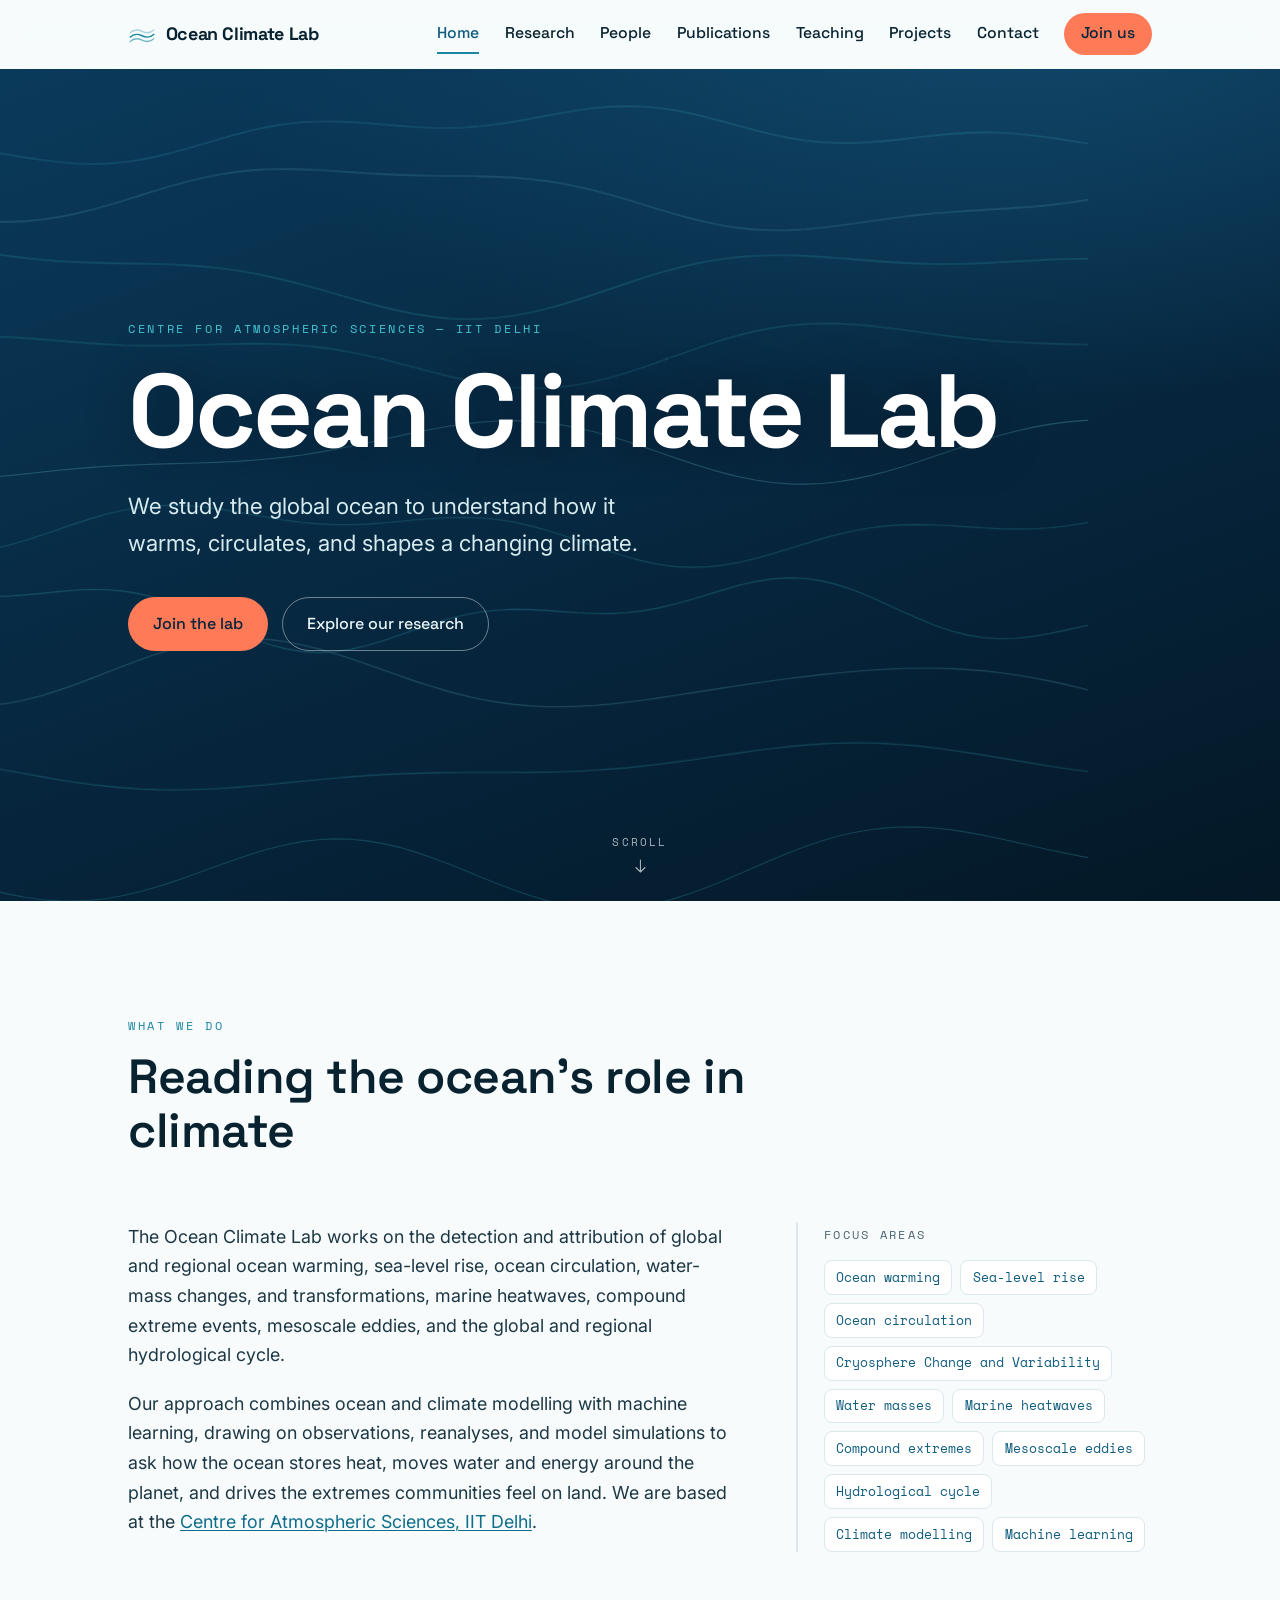
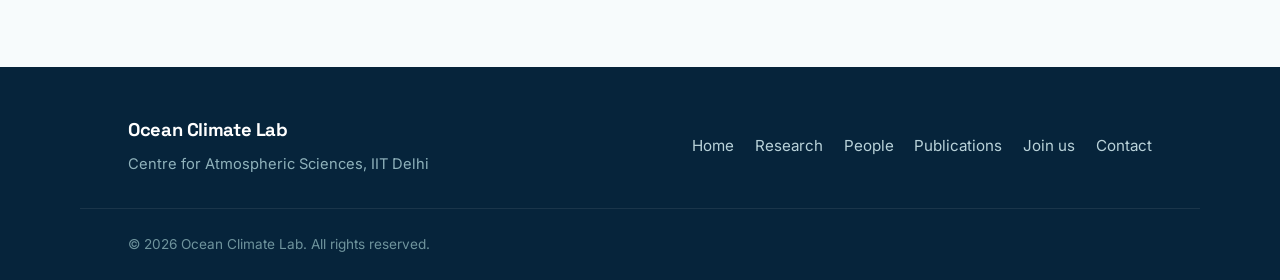
==== commit 032e9631: "Add files via upload" ====
--- a/index.html
+++ b/index.html
@@ -36,7 +36,7 @@
   <!-- ============ NAV ============ -->
   <header class="nav" id="nav">
     <div class="nav__inner">
-      <a class="brand" href="#home" aria-label="Ocean Climate Lab home">
+      <a class="brand" href="index.html" aria-label="Ocean Climate Lab home">
         <span class="brand__mark" aria-hidden="true">
           <svg viewBox="0 0 32 32" width="28" height="28">
             <path d="M2 20 Q8 14 16 18 T30 16" fill="none" stroke="currentColor" stroke-width="1.6"/>
@@ -52,13 +52,14 @@
       </button>
 
       <nav class="nav__menu" id="navMenu" aria-label="Primary">
-        <a href="#about">About</a>
-        <a href="#research">Research</a>
-        <a href="#people">People</a>
-        <a href="#publications">Publications</a>
-        <a href="#teaching">Teaching</a>
-        <a href="#projects">Projects</a>
-        <a href="#join" class="nav__cta">Join us</a>
+        <a href="index.html" class="is-active" aria-current="page">Home</a>
+        <a href="research.html">Research</a>
+        <a href="people.html">People</a>
+        <a href="publications.html">Publications</a>
+        <a href="teaching.html">Teaching</a>
+        <a href="projects.html">Projects</a>
+        <a href="contact.html">Contact</a>
+        <a href="join.html" class="nav__cta">Join us</a>
       </nav>
     </div>
   </header>
@@ -93,8 +94,8 @@
           We study the global ocean to understand how it warms, circulates, and shapes a changing climate.
         </p>
         <div class="hero__actions">
-          <a class="btn btn--primary" href="#join">Join the lab</a>
-          <a class="btn btn--ghost" href="#research">Explore our research</a>
+          <a class="btn btn--primary" href="join.html">Join the lab</a>
+          <a class="btn btn--ghost" href="research.html">Explore our research</a>
         </div>
       </div>
 
@@ -147,362 +148,6 @@
         </div>
       </div>
     </section>
-
-    <!-- ============ RESEARCH ============ -->
-    <section class="section section--alt" id="research">
-      <div class="container">
-        <div class="section__head reveal">
-          <p class="eyebrow">Research</p>
-          <h2 class="section__title">What we work on</h2>
-          <p class="section__intro">
-            Six threads run through the lab. Each starts from a question about how the ocean is
-            changing — and what that change means for the climate system.
-          </p>
-        </div>
-
-        <div class="research-grid">
-          <article class="rcard reveal">
-            <span class="rcard__index" aria-hidden="true">01</span>
-            <h3 class="rcard__title">Ocean warming &amp; sea level</h3>
-            <p>Detecting and attributing global and regional ocean warming, and the sea-level rise it drives, across observations and models.</p>
-          </article>
-
-          <article class="rcard reveal">
-            <span class="rcard__index" aria-hidden="true">02</span>
-            <h3 class="rcard__title">Circulation &amp; water masses</h3>
-            <p>Ocean circulation, the formation and transformation of water masses, and the mesoscale eddies that stir heat and carbon through the ocean.</p>
-          </article>
-
-          <article class="rcard reveal">
-            <span class="rcard__index" aria-hidden="true">03</span>
-            <h3 class="rcard__title">Marine heatwaves &amp; extremes</h3>
-            <p>Marine heatwaves and compound extreme events — their drivers, their evolution, and the impacts that cascade from them.</p>
-          </article>
-
-          <article class="rcard reveal">
-            <span class="rcard__index" aria-hidden="true">04</span>
-            <h3 class="rcard__title">The changing water cycle</h3>
-            <p>How a warming climate reshapes the global and regional hydrological cycle, from ocean salinity fingerprints to rainfall on land.</p>
-          </article>
-
-          <article class="rcard reveal">
-            <span class="rcard__index" aria-hidden="true">05</span>
-            <h3 class="rcard__title">Ocean &amp; climate modelling</h3>
-            <p>Numerical ocean and climate models used to understand present-day change and to project where the system is heading.</p>
-          </article>
-
-          <article class="rcard reveal">
-            <span class="rcard__index" aria-hidden="true">06</span>
-            <h3 class="rcard__title">Machine learning for climate</h3>
-            <p>Data-driven and machine-learning methods applied to oceanographic and climate problems, from pattern detection to emulation.</p>
-          </article>
-        </div>
-      </div>
-    </section>
-
-    <!-- ============ PEOPLE ============ -->
-    <section class="section" id="people">
-      <div class="container">
-        <div class="section__head reveal">
-          <p class="eyebrow">People</p>
-          <h2 class="section__title">The team</h2>
-        </div>
-
-        <!-- Principal Investigator -->
-        <div class="pi reveal">
-          <div class="pi__photo">
-            <img src="images/Saurabh-Rathore.jpg" alt="Prof. Saurabh Rathore">
-          </div>
-          <div class="pi__body">
-            <h3 class="pi__name">Prof. Saurabh Rathore <span class="pi__pronouns">(He/Him)</span></h3>
-            <p class="pi__role">Assistant Professor</p>
-            <p class="pi__aff">Centre for Atmospheric Sciences, Indian Institute of Technology Delhi</p>
-            <p class="pi__bio">
-              Saurabh Rathore is a physical oceanographer working on the ocean's role in climate.
-              Before joining IIT Delhi he completed his PhD at the Institute for Marine and Antarctic
-              Studies (University of Tasmania), in collaboration with CSIRO and the Woods Hole
-              Oceanographic Institution, followed by postdoctoral research at Sorbonne University
-              (LOCEAN, Paris) and UNSW (Sydney). His work spans ocean warming and heat uptake,
-              sea-level rise, marine heatwaves, ocean circulation, and ocean–climate modelling.
-            </p>
-            <div class="pi__links">
-              <a class="pill" href="mailto:srathore@iitd.ac.in">Email</a>
-              <a class="pill pill--cv" href="Mycv/Saurabh-Rathore-CV.pdf" target="_blank" rel="noopener">Download CV (PDF)</a>
-            </div>
-            <div class="pi__social">
-              <a href="https://scholar.google.com/citations?user=Mov2n_oAAAAJ&amp;hl=en" target="_blank" rel="noopener" title="Google Scholar" aria-label="Google Scholar"><img src="logos/google-scholar.png" alt="Google Scholar"></a>
-              <a href="https://www.researchgate.net/profile/Saurabh-Rathore-2" target="_blank" rel="noopener" title="ResearchGate" aria-label="ResearchGate"><img src="logos/researchgate.png" alt="ResearchGate"></a>
-              <a href="https://www.linkedin.com/in/saurabh-rathore-08287579/" target="_blank" rel="noopener" title="LinkedIn" aria-label="LinkedIn"><img src="logos/linkedin.jpg" alt="LinkedIn"></a>
-              <a href="https://orcid.org/0000-0001-6677-6838" target="_blank" rel="noopener" title="ORCID" aria-label="ORCID"><img src="logos/orcid.png" alt="ORCID"></a>
-              <a href="https://x.com/Saurabh_climate" target="_blank" rel="noopener" title="X (Twitter)" aria-label="X (Twitter)"><img src="logos/twitter.png" alt="X (Twitter)"></a>
-            </div>
-          </div>
-        </div>
-
-        <!-- ====== PhD students ====== -->
-        <div class="people-group reveal">
-          <h4 class="people-group__title">PhD Students</h4>
-          <div class="member-grid">
-            <article class="member">
-              <div class="member__photo"><img src="images/Al-Sumaina-KN.png" alt="Al Sumaina K N"></div>
-              <p class="member__name">Al Sumaina K N</p>
-            </article>
-            <article class="member">
-              <div class="member__photo"><img src="images/Ayush-Nayan.png" alt="Ayush Nayan"></div>
-              <p class="member__name">Ayush Nayan</p>
-            </article>
-            <article class="member">
-              <div class="member__photo"><img src="images/Catherine-Theresa.png" alt="Catherine Theresa"></div>
-              <p class="member__name">Catherine Theresa</p>
-            </article>
-            <article class="member">
-              <div class="member__photo"><img src="images/Gowri-Vijaya-Lekshmi.png" alt="Gowri Vijaya Lekshmi"></div>
-              <p class="member__name">Gowri Vijaya Lekshmi</p>
-            </article>
-          </div>
-        </div>
-
-        <!-- ====== M.Tech. students ====== -->
-        <div class="people-group reveal" style="margin-top: clamp(2.5rem, 5vw, 3.5rem);">
-          <h4 class="people-group__title">M.Tech. Students</h4>
-          <div class="member-grid">
-            <article class="member">
-              <div class="member__photo"><img src="images/Aishwarya-Goley.png" alt="Aishwarya Goley"></div>
-              <p class="member__name">Aishwarya Goley</p>
-            </article>
-            <article class="member">
-              <div class="member__photo"><img src="images/Shubhodeep-Das.png" alt="Shubhodeep Das"></div>
-              <p class="member__name">Shubhodeep Das</p>
-            </article>
-          </div>
-        </div>
-
-        <!-- ====== Visiting ====== -->
-        <div class="people-group reveal" style="margin-top: clamp(2.5rem, 5vw, 3.5rem);">
-          <h4 class="people-group__title">Visiting</h4>
-          <div class="member-grid">
-            <article class="member">
-              <div class="member__photo"><img src="images/Joyjit-Mandal.png" alt="Joyjit Mandal"></div>
-              <p class="member__name">Joyjit Mandal</p>
-            </article>
-            <article class="member">
-              <div class="member__photo"><img src="images/Muskan-Bhardwaj.png" alt="Muskan"></div>
-              <p class="member__name">Muskan Bhardwaj</p>
-            </article>
-            <article class="member">
-              <div class="member__photo"><img src="images/Riddhina-Dimri.png" alt="Riddhina Dimri"></div>
-              <p class="member__name">Riddhina Dimri</p>
-            </article>
-            <article class="member">
-              <div class="member__photo"><img src="images/Unnati-Gupta.png" alt="Unnati Gupta"></div>
-              <p class="member__name">Unnati Gupta</p>
-            </article>
-          </div>
-        </div>
-
-        <!-- ====== Project staff ====== -->
-        <div class="people-group reveal" style="margin-top: clamp(2.5rem, 5vw, 3.5rem);">
-          <h4 class="people-group__title">Project Staff</h4>
-          <div class="member-grid">
-            <article class="member">
-              <div class="member__photo"><img src="images/Deepak-Kumar.png" alt="Deepak Kumar"></div>
-              <p class="member__name">Deepak Kumar</p>
-            </article>
-          </div>
-        </div>
-      </div>
-    </section>
-
-    <!-- ============ PUBLICATIONS ============ -->
-    <section class="section section--alt" id="publications">
-      <div class="container">
-        <div class="section__head reveal">
-          <p class="eyebrow">Publications</p>
-          <h2 class="section__title">Recent work</h2>
-          <p class="section__intro">
-            A selection of papers from the lab. For the complete and up-to-date list, see the
-            <!-- TODO: replace # with the PI's Google Scholar profile URL -->
-            <a href="#" target="_blank" rel="noopener">Google Scholar profile</a>.
-          </p>
-        </div>
-
-        <!-- Duplicate a .pub item to add a publication. Newest first. -->
-        <ol class="pub-list reveal">
-          <li class="pub">
-            <span class="pub__year">2024</span>
-            <div class="pub__body">
-              <p class="pub__title">Replace with a paper title</p>
-              <p class="pub__authors">Author A., <strong>Rathore S.</strong>, Author C.</p>
-              <p class="pub__venue">Journal name, Vol(Issue), pages.</p>
-              <div class="pub__links">
-                <a href="#" target="_blank" rel="noopener">DOI</a>
-                <a href="#" target="_blank" rel="noopener">PDF</a>
-              </div>
-            </div>
-          </li>
-
-          <li class="pub">
-            <span class="pub__year">2023</span>
-            <div class="pub__body">
-              <p class="pub__title">Replace with a paper title</p>
-              <p class="pub__authors"><strong>Rathore S.</strong>, Author B., Author C.</p>
-              <p class="pub__venue">Journal name, Vol(Issue), pages.</p>
-              <div class="pub__links">
-                <a href="#" target="_blank" rel="noopener">DOI</a>
-                <a href="#" target="_blank" rel="noopener">PDF</a>
-              </div>
-            </div>
-          </li>
-
-          <li class="pub">
-            <span class="pub__year">2023</span>
-            <div class="pub__body">
-              <p class="pub__title">Replace with a paper title</p>
-              <p class="pub__authors">Author A., Author B., <strong>Rathore S.</strong></p>
-              <p class="pub__venue">Journal name, Vol(Issue), pages.</p>
-              <div class="pub__links">
-                <a href="#" target="_blank" rel="noopener">DOI</a>
-              </div>
-            </div>
-          </li>
-        </ol>
-      </div>
-    </section>
-
-    <!-- ============ TEACHING ============ -->
-    <section class="section" id="teaching">
-      <div class="container">
-        <div class="section__head reveal">
-          <p class="eyebrow">Teaching</p>
-          <h2 class="section__title">Courses</h2>
-        </div>
-
-        <!-- Duplicate a .course row to add a course. -->
-        <div class="course-list reveal">
-          <div class="course">
-            <span class="course__code">XXL7XX</span>
-            <div class="course__body">
-              <p class="course__name">Course title</p>
-              <p class="course__meta">Semester · Level · IIT Delhi</p>
-            </div>
-          </div>
-          <div class="course">
-            <span class="course__code">XXL7XX</span>
-            <div class="course__body">
-              <p class="course__name">Course title</p>
-              <p class="course__meta">Semester · Level · IIT Delhi</p>
-            </div>
-          </div>
-        </div>
-      </div>
-    </section>
-
-    <!-- ============ PROJECTS ============ -->
-    <section class="section section--alt" id="projects">
-      <div class="container">
-        <div class="section__head reveal">
-          <p class="eyebrow">Projects</p>
-          <h2 class="section__title">Funded research</h2>
-        </div>
-
-        <div class="project-grid">
-          <article class="project reveal">
-            <p class="project__funder">ANRF</p>
-            <h3 class="project__title">Project title</h3>
-            <p class="project__desc">
-              <!-- TODO: add a short description of the ANRF-funded project, the questions it
-                   tackles, and the timeline. -->
-              Short description of the project funded by the Anusandhan National Research Foundation.
-            </p>
-          </article>
-
-          <article class="project reveal">
-            <p class="project__funder">ISRO</p>
-            <h3 class="project__title">Project title</h3>
-            <p class="project__desc">
-              <!-- TODO: add a short description of the ISRO-funded project. -->
-              Short description of the project funded by the Indian Space Research Organisation.
-            </p>
-          </article>
-        </div>
-      </div>
-    </section>
-
-    <!-- ============ JOIN US ============ -->
-    <section class="join" id="join">
-      <div class="container">
-        <div class="join__inner reveal">
-          <p class="eyebrow eyebrow--light">Open positions</p>
-          <h2 class="join__title">Come work with us</h2>
-          <p class="join__lede">
-            We are looking for motivated M.S. (Research) and PhD students to tackle challenging
-            questions about the role of the ocean in climate.
-          </p>
-
-          <div class="join__cols">
-            <div class="join__col">
-              <h3>Who we're looking for</h3>
-              <p>
-                A background in fluid dynamics, thermodynamics, oceanography, atmospheric or climate
-                science, physics, mathematics, or AI/ML — together with some coding experience in
-                Python, MATLAB, NCL, or Ferret.
-              </p>
-            </div>
-            <div class="join__col">
-              <h3>How to apply</h3>
-              <p>
-                Apply through the IIT Delhi
-                <a href="https://home.iitd.ac.in/pg-admissions.php" target="_blank" rel="noopener">PG admissions portal</a>,
-                and feel free to email Prof. Saurabh Rathore at
-                <a href="mailto:srathore@iitd.ac.in">srathore@iitd.ac.in</a>
-                if you're interested in working with the lab.
-              </p>
-            </div>
-          </div>
-
-          <a class="btn btn--primary" href="mailto:srathore@iitd.ac.in">Email the lab</a>
-        </div>
-      </div>
-    </section>
-
-    <!-- ============ CONTACT ============ -->
-    <section class="section" id="contact">
-      <div class="container">
-        <div class="section__head reveal">
-          <p class="eyebrow">Contact</p>
-          <h2 class="section__title">Find us</h2>
-        </div>
-
-        <div class="contact-grid">
-          <div class="contact-card reveal">
-            <h3>Prof. Saurabh Rathore</h3>
-            <dl class="contact-dl">
-              <div><dt>Email</dt><dd><a href="mailto:srathore@iitd.ac.in">srathore@iitd.ac.in</a></dd></div>
-              <div><dt>Office</dt><dd>+91 11 2659 1309</dd></div>
-              <div><dt>Room</dt><dd>415H, 3rd floor, 6th Block</dd></div>
-            </dl>
-          </div>
-
-          <div class="contact-card reveal">
-            <h3>Centre for Atmospheric Sciences</h3>
-            <dl class="contact-dl">
-              <div><dt>Office</dt><dd>+91 11 2659 1301 / 602</dd></div>
-              <div><dt>Fax</dt><dd>+91 11 2659 1386</dd></div>
-              <div><dt>Email</dt><dd><a href="mailto:hodcas@admin.iitd.ac.in">hodcas@admin.iitd.ac.in</a></dd></div>
-              <div><dt>Address</dt><dd>Block VI, IIT Delhi, Hauz Khas, New Delhi 110 016, India</dd></div>
-            </dl>
-          </div>
-        </div>
-
-        <div class="contact-map reveal">
-          <iframe
-            title="IIT Delhi location map"
-            src="https://www.google.com/maps?q=Indian+Institute+of+Technology+Delhi&output=embed"
-            loading="lazy"
-            referrerpolicy="no-referrer-when-downgrade"></iframe>
-        </div>
-      </div>
-    </section>
   </main>
 
   <!-- ============ FOOTER ============ -->
@@ -513,16 +158,16 @@
         <p>Centre for Atmospheric Sciences, IIT Delhi</p>
       </div>
       <nav class="footer__links" aria-label="Footer">
-        <a href="#about">About</a>
-        <a href="#research">Research</a>
-        <a href="#people">People</a>
-        <a href="#publications">Publications</a>
-        <a href="#join">Join us</a>
-        <a href="#contact">Contact</a>
+        <a href="index.html">Home</a>
+        <a href="research.html">Research</a>
+        <a href="people.html">People</a>
+        <a href="publications.html">Publications</a>
+        <a href="join.html">Join us</a>
+        <a href="contact.html">Contact</a>
       </nav>
     </div>
     <div class="container footer__legal">
-      <p>© <span id="year">2025</span> Ocean Climate Lab. All rights reserved.</p>
+      <p>&copy; <span id="year">2025</span> Ocean Climate Lab. All rights reserved.</p>
     </div>
   </footer>
 
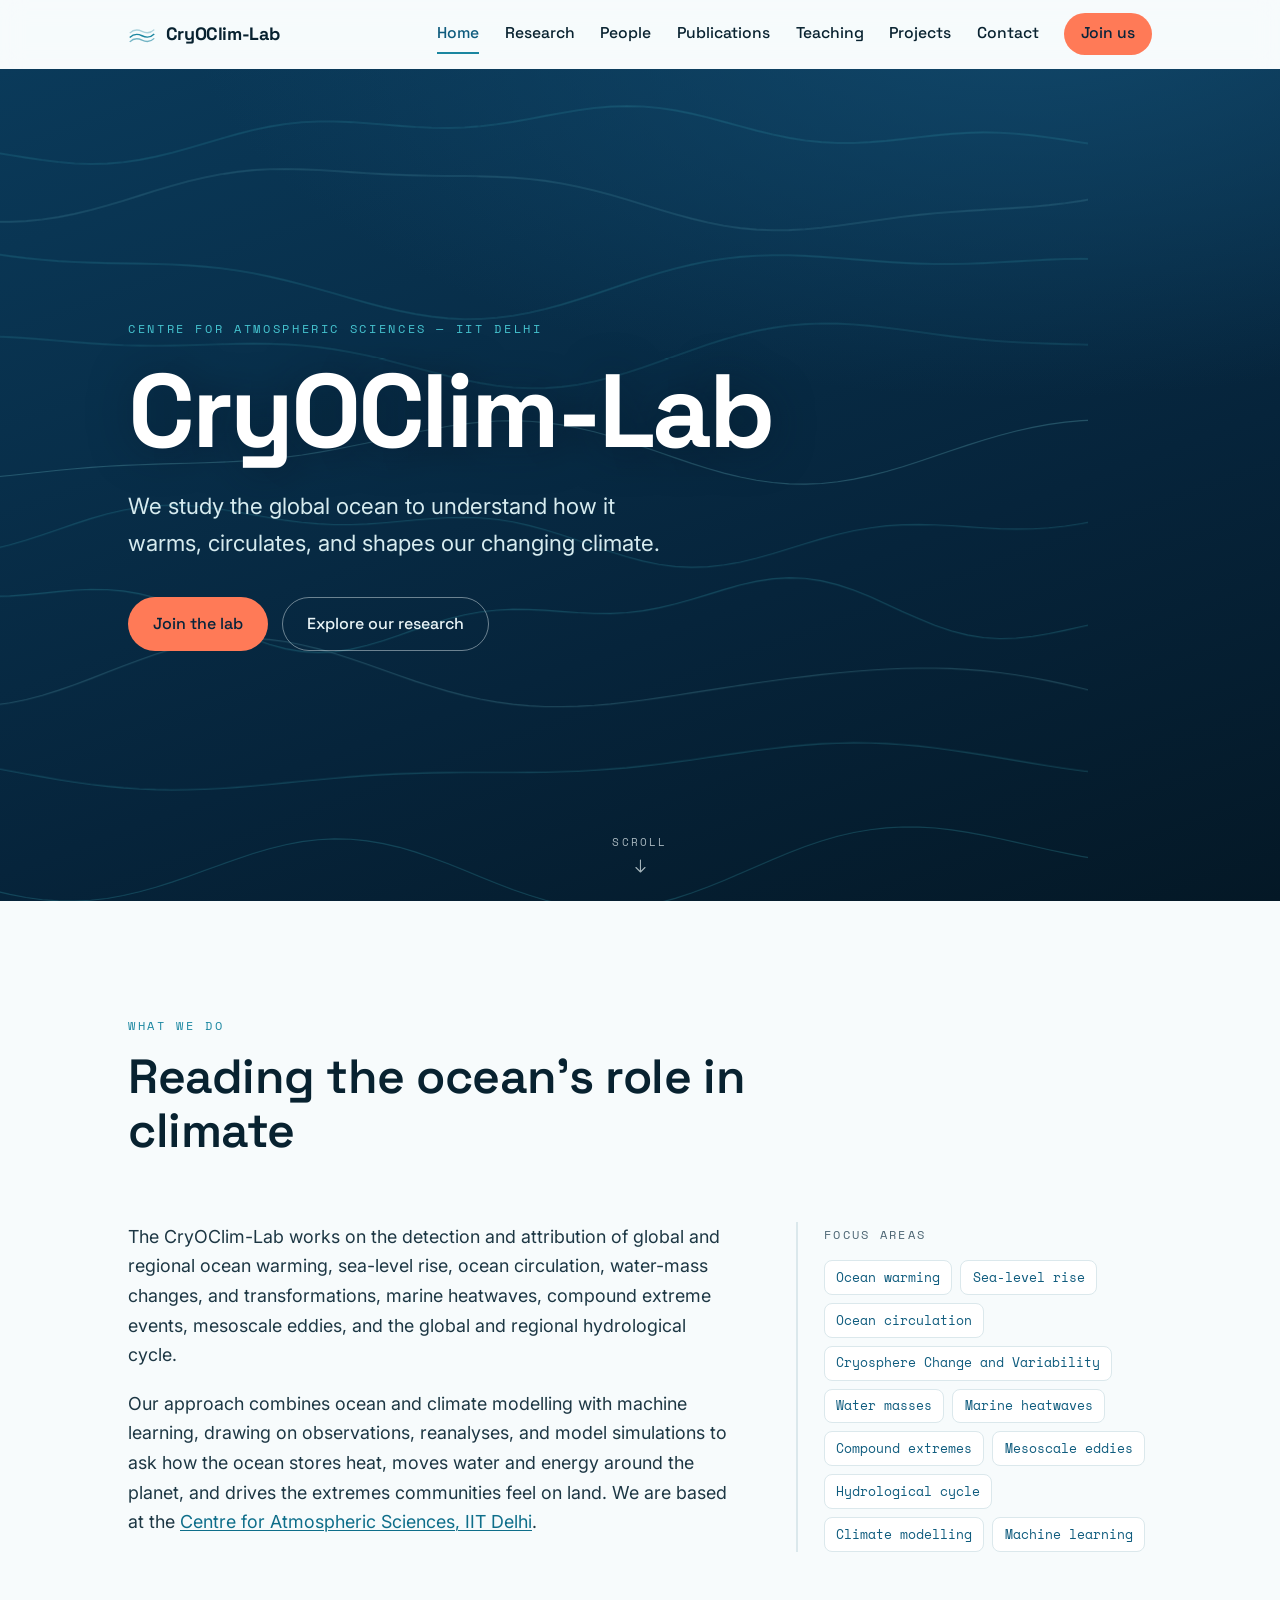
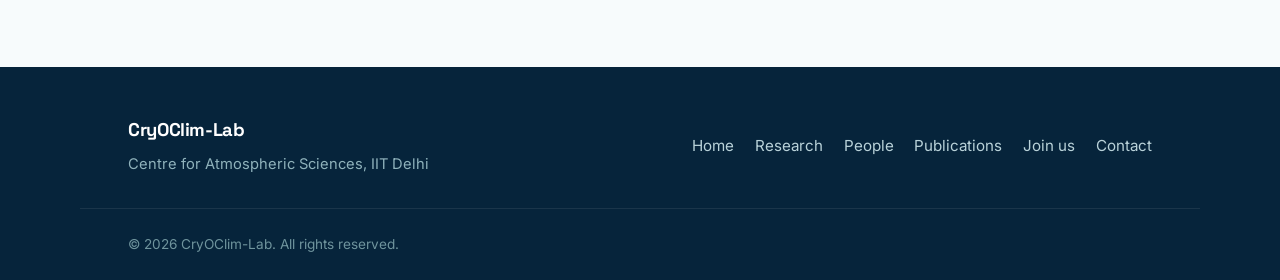
==== commit ac596695: "Add files via upload" ====
--- a/index.html
+++ b/index.html
@@ -3,11 +3,11 @@
 <head>
   <meta charset="UTF-8" />
   <meta name="viewport" content="width=device-width, initial-scale=1.0" />
-  <title>Ocean Climate Lab — CAS, IIT Delhi</title>
-  <meta name="description" content="The Ocean Climate Lab at the Centre for Atmospheric Sciences, IIT Delhi, studies ocean warming, sea-level rise, circulation, marine heatwaves, and the ocean's role in a changing climate." />
+  <title>CryOClim-Lab — CAS, IIT Delhi</title>
+  <meta name="description" content="The CryOClim-Lab at the Centre for Atmospheric Sciences, IIT Delhi, studies ocean warming, sea-level rise, circulation, marine heatwaves, and the ocean's role in a changing climate." />
 
   <!-- Social preview -->
-  <meta property="og:title" content="Ocean Climate Lab" />
+  <meta property="og:title" content="CryOClim-Lab" />
   <meta property="og:description" content="Studying the global ocean and its role in a changing climate." />
   <meta property="og:type" content="website" />
 
@@ -36,7 +36,7 @@
   <!-- ============ NAV ============ -->
   <header class="nav" id="nav">
     <div class="nav__inner">
-      <a class="brand" href="index.html" aria-label="Ocean Climate Lab home">
+      <a class="brand" href="index.html" aria-label="CryOClim-Lab home">
         <span class="brand__mark" aria-hidden="true">
           <svg viewBox="0 0 32 32" width="28" height="28">
             <path d="M2 20 Q8 14 16 18 T30 16" fill="none" stroke="currentColor" stroke-width="1.6"/>
@@ -44,7 +44,7 @@
             <path d="M2 15 Q8 9 16 13 T30 11" fill="none" stroke="currentColor" stroke-width="1.6" opacity="0.35"/>
           </svg>
         </span>
-        <span class="brand__text">Ocean Climate Lab</span>
+        <span class="brand__text">CryOClim-Lab</span>
       </a>
 
       <button class="nav__toggle" id="navToggle" aria-expanded="false" aria-controls="navMenu" aria-label="Open menu">
@@ -89,9 +89,9 @@
 
       <div class="hero__content">
         <p class="eyebrow eyebrow--light">Centre for Atmospheric Sciences — IIT Delhi</p>
-        <h1 class="hero__title">Ocean Climate Lab</h1>
+        <h1 class="hero__title">CryOClim-Lab</h1>
         <p class="hero__lede">
-          We study the global ocean to understand how it warms, circulates, and shapes a changing climate.
+          We study the global ocean to understand how it warms, circulates, and shapes our changing climate.
         </p>
         <div class="hero__actions">
           <a class="btn btn--primary" href="join.html">Join the lab</a>
@@ -116,7 +116,7 @@
         <div class="about__grid">
           <div class="about__lead reveal">
             <p>
-              The Ocean Climate Lab works on the detection and attribution of global and regional
+              The CryOClim-Lab works on the detection and attribution of global and regional
               ocean warming, sea-level rise, ocean circulation, water-mass changes, and
               transformations, marine heatwaves, compound extreme events, mesoscale eddies, and the
               global and regional hydrological cycle.
@@ -154,7 +154,7 @@
   <footer class="footer">
     <div class="container footer__inner">
       <div class="footer__brand">
-        <span class="brand__text">Ocean Climate Lab</span>
+        <span class="brand__text">CryOClim-Lab</span>
         <p>Centre for Atmospheric Sciences, IIT Delhi</p>
       </div>
       <nav class="footer__links" aria-label="Footer">
@@ -167,7 +167,7 @@
       </nav>
     </div>
     <div class="container footer__legal">
-      <p>&copy; <span id="year">2025</span> Ocean Climate Lab. All rights reserved.</p>
+      <p>&copy; <span id="year">2025</span> CryOClim-Lab. All rights reserved.</p>
     </div>
   </footer>
 
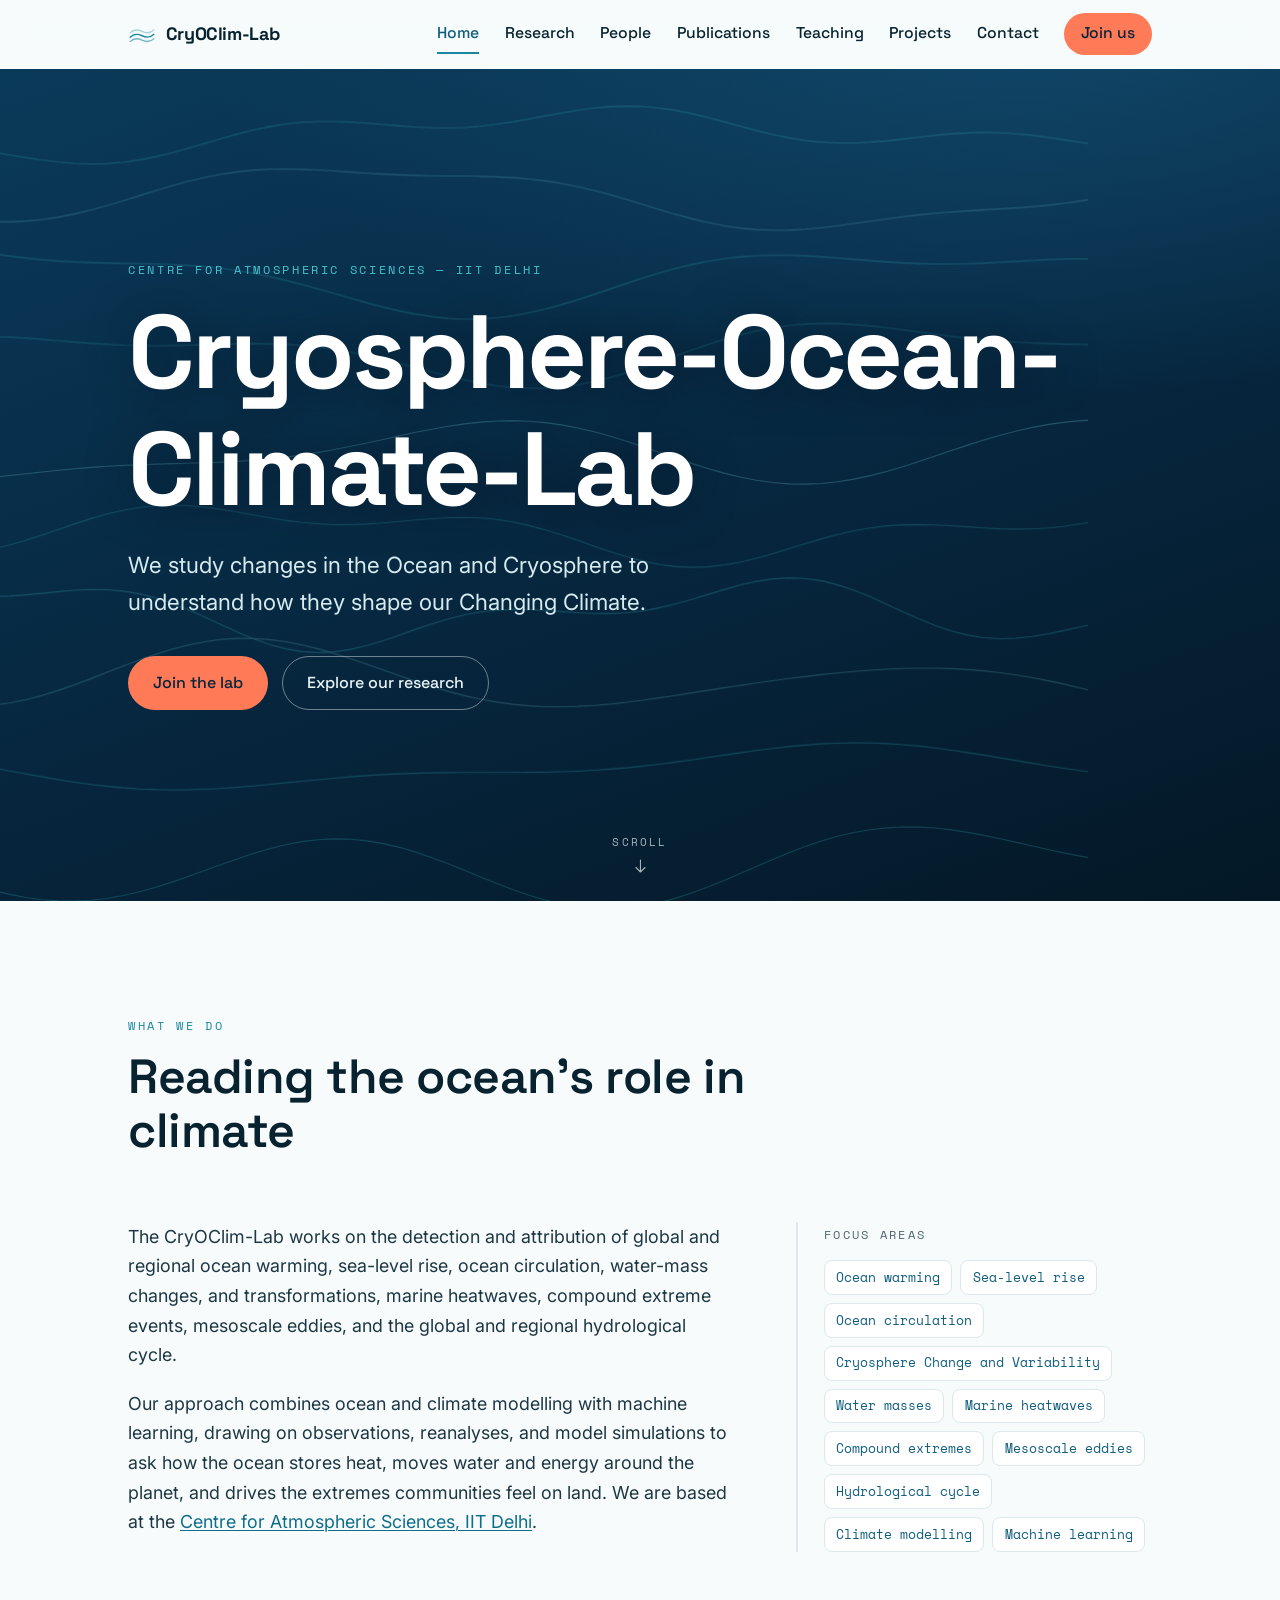
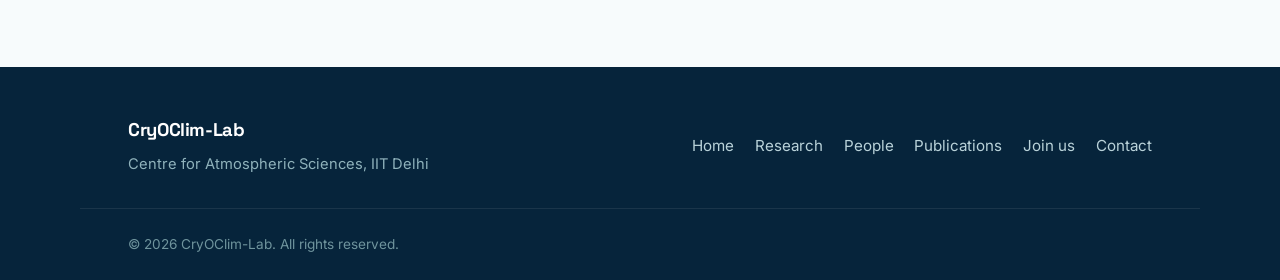
==== commit 2419b8a4: "Update index.html" ====
--- a/index.html
+++ b/index.html
@@ -89,9 +89,9 @@
 
       <div class="hero__content">
         <p class="eyebrow eyebrow--light">Centre for Atmospheric Sciences — IIT Delhi</p>
-        <h1 class="hero__title">CryOClim-Lab</h1>
+        <h1 class="hero__title">Cryosphere-Ocean-Climate-Lab</h1>
         <p class="hero__lede">
-          We study the global ocean to understand how it warms, circulates, and shapes our changing climate.
+          We study changes in the Ocean and Cryosphere to understand how they shape our Changing Climate.
         </p>
         <div class="hero__actions">
           <a class="btn btn--primary" href="join.html">Join the lab</a>
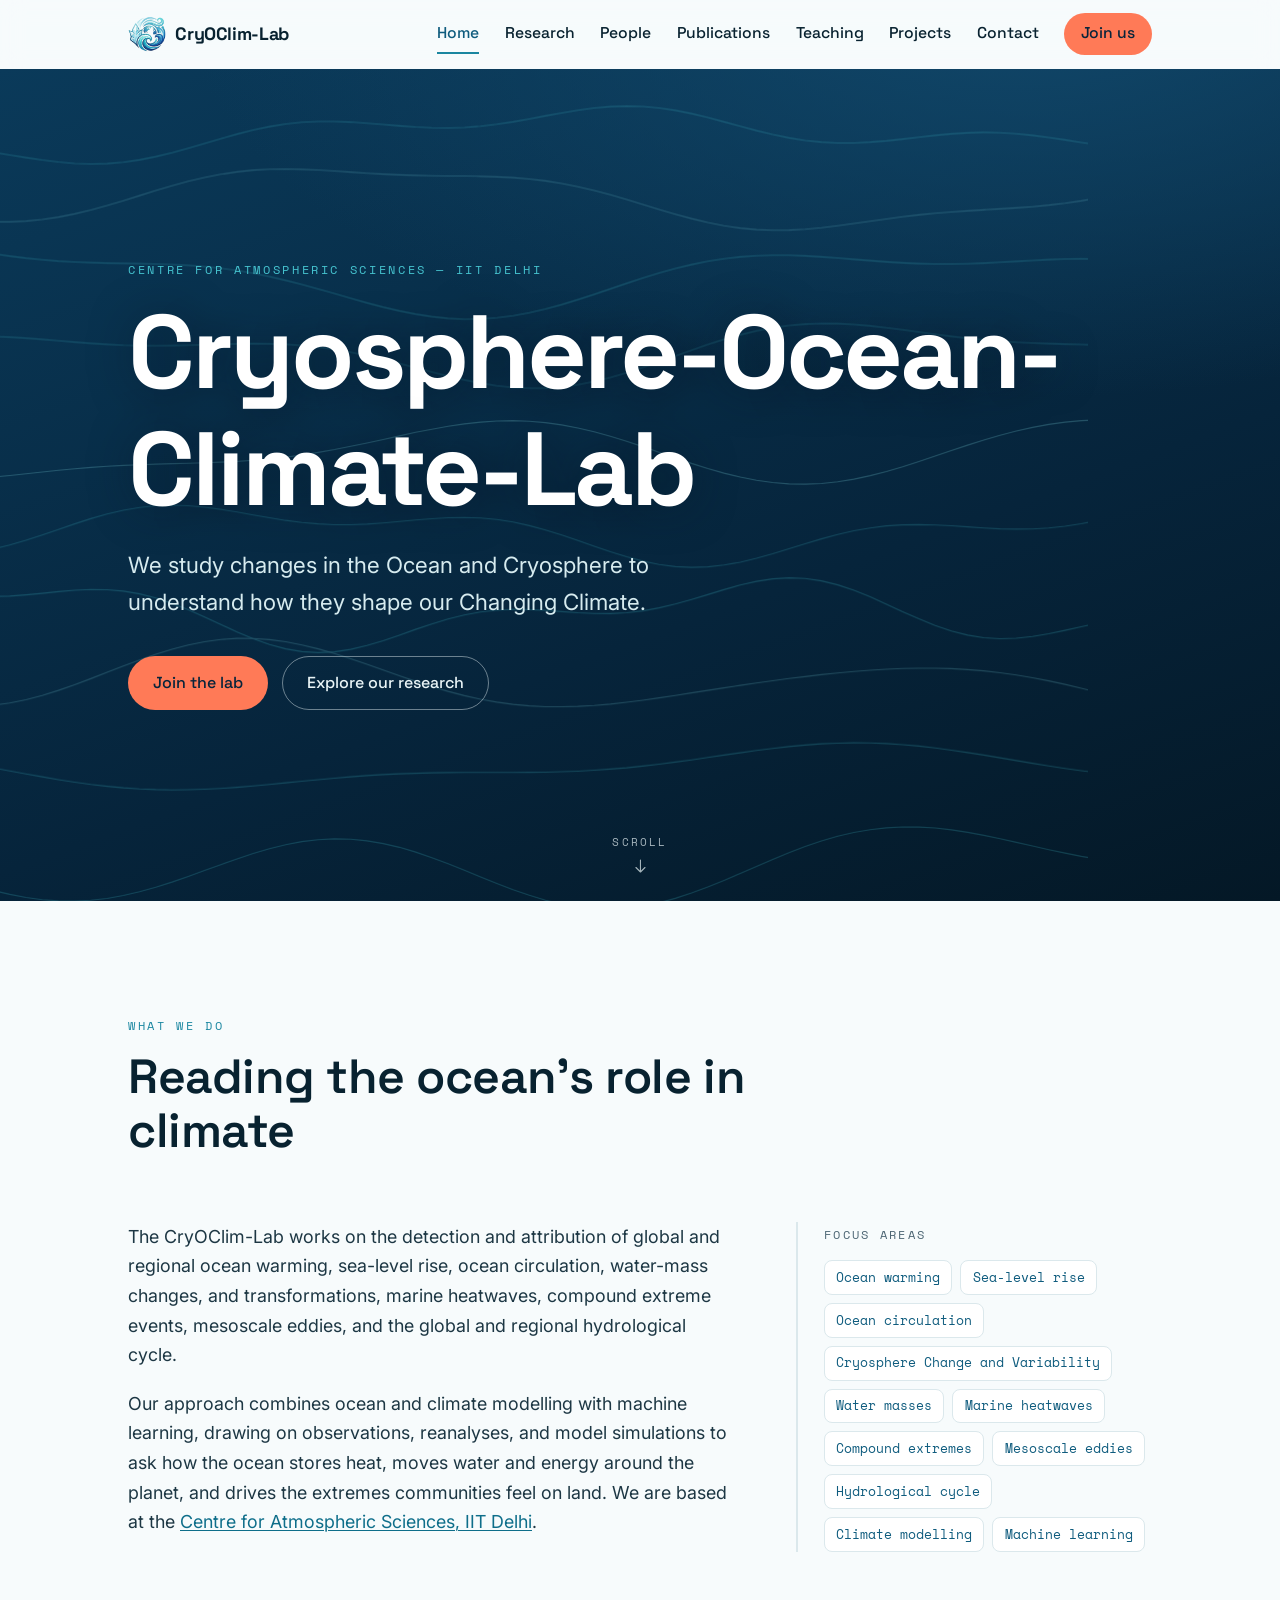
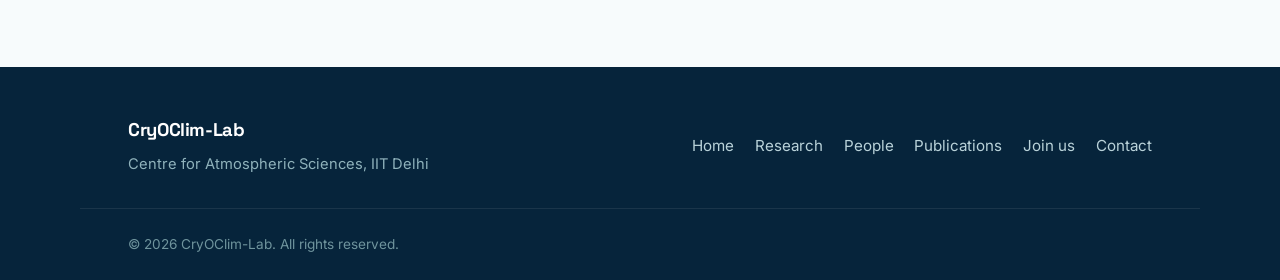
==== commit a9d5d7b0: "Add files via upload" ====
--- a/index.html
+++ b/index.html
@@ -29,6 +29,7 @@
     .pi__social img{ width:100%; height:100%; object-fit:contain; display:block; }
     .pill--cv{ background:var(--c-foam); border-color:var(--c-current); color:var(--c-ocean); font-weight:600; }
   </style>
+  <link rel="icon" type="image/png" href="main-logo/cryoclim-emblem.png" />
 </head>
 <body>
   <a class="skip-link" href="#main">Skip to content</a>
@@ -38,11 +39,7 @@
     <div class="nav__inner">
       <a class="brand" href="index.html" aria-label="CryOClim-Lab home">
         <span class="brand__mark" aria-hidden="true">
-          <svg viewBox="0 0 32 32" width="28" height="28">
-            <path d="M2 20 Q8 14 16 18 T30 16" fill="none" stroke="currentColor" stroke-width="1.6"/>
-            <path d="M2 25 Q8 19 16 23 T30 21" fill="none" stroke="currentColor" stroke-width="1.6" opacity="0.6"/>
-            <path d="M2 15 Q8 9 16 13 T30 11" fill="none" stroke="currentColor" stroke-width="1.6" opacity="0.35"/>
-          </svg>
+          <img class="brand__img" src="main-logo/cryoclim-emblem.png" alt="" style="height:38px;width:auto;display:block">
         </span>
         <span class="brand__text">CryOClim-Lab</span>
       </a>
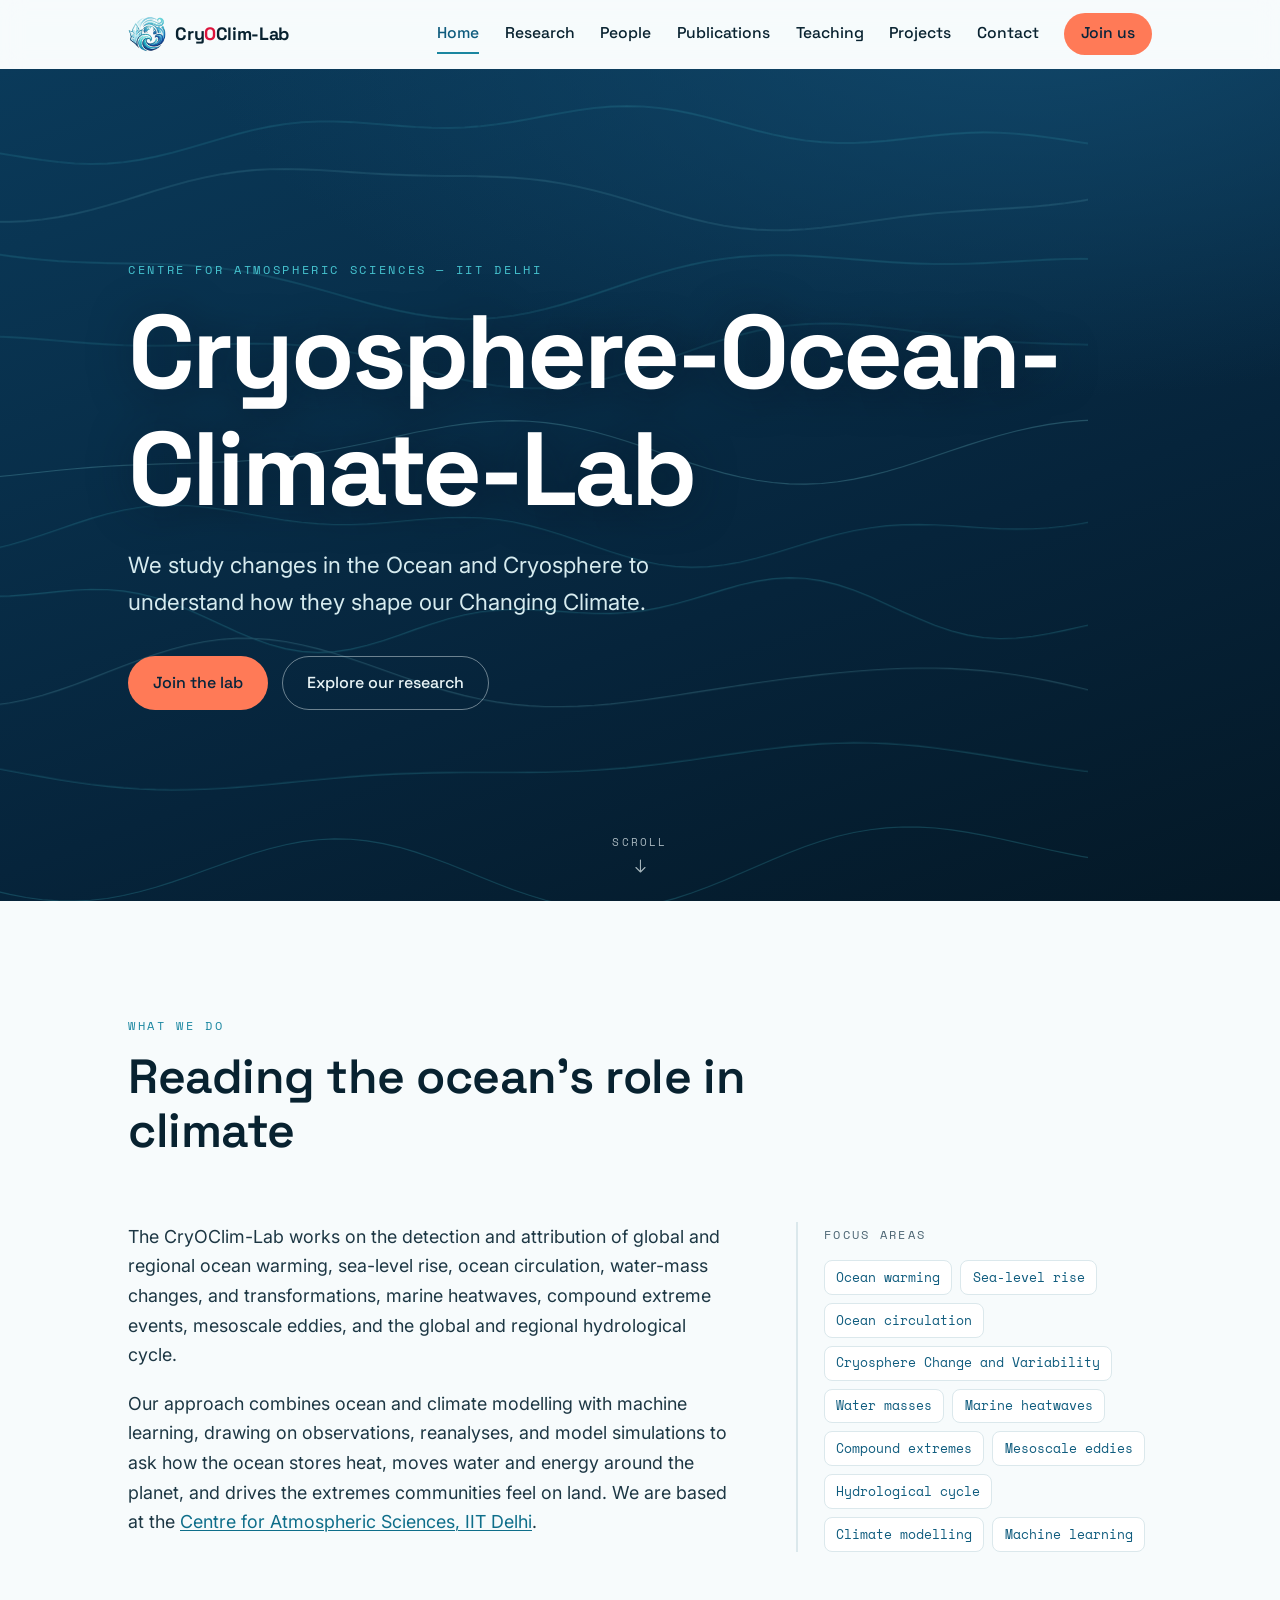
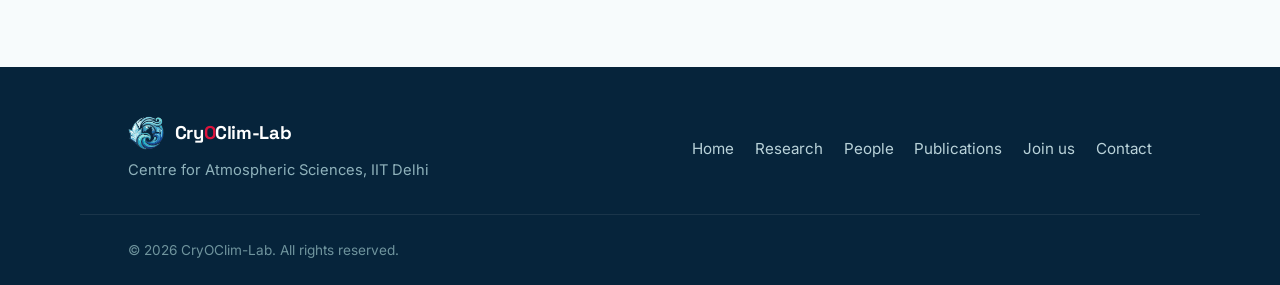
==== commit 9b8ff173: "Add files via upload" ====
--- a/index.html
+++ b/index.html
@@ -41,7 +41,7 @@
         <span class="brand__mark" aria-hidden="true">
           <img class="brand__img" src="main-logo/cryoclim-emblem.png" alt="" style="height:38px;width:auto;display:block">
         </span>
-        <span class="brand__text">CryOClim-Lab</span>
+        <span class="brand__text">Cry<span style="color:#DC143C">O</span>Clim-Lab</span>
       </a>
 
       <button class="nav__toggle" id="navToggle" aria-expanded="false" aria-controls="navMenu" aria-label="Open menu">
@@ -151,7 +151,10 @@
   <footer class="footer">
     <div class="container footer__inner">
       <div class="footer__brand">
-        <span class="brand__text">CryOClim-Lab</span>
+        <span style="display:flex;align-items:center;gap:11px;">
+          <img src="main-logo/cryoclim-emblem.png" alt="" style="height:36px;width:auto;display:block;flex:0 0 auto">
+          <span class="brand__text">Cry<span style="color:#DC143C">O</span>Clim-Lab</span>
+        </span>
         <p>Centre for Atmospheric Sciences, IIT Delhi</p>
       </div>
       <nav class="footer__links" aria-label="Footer">
